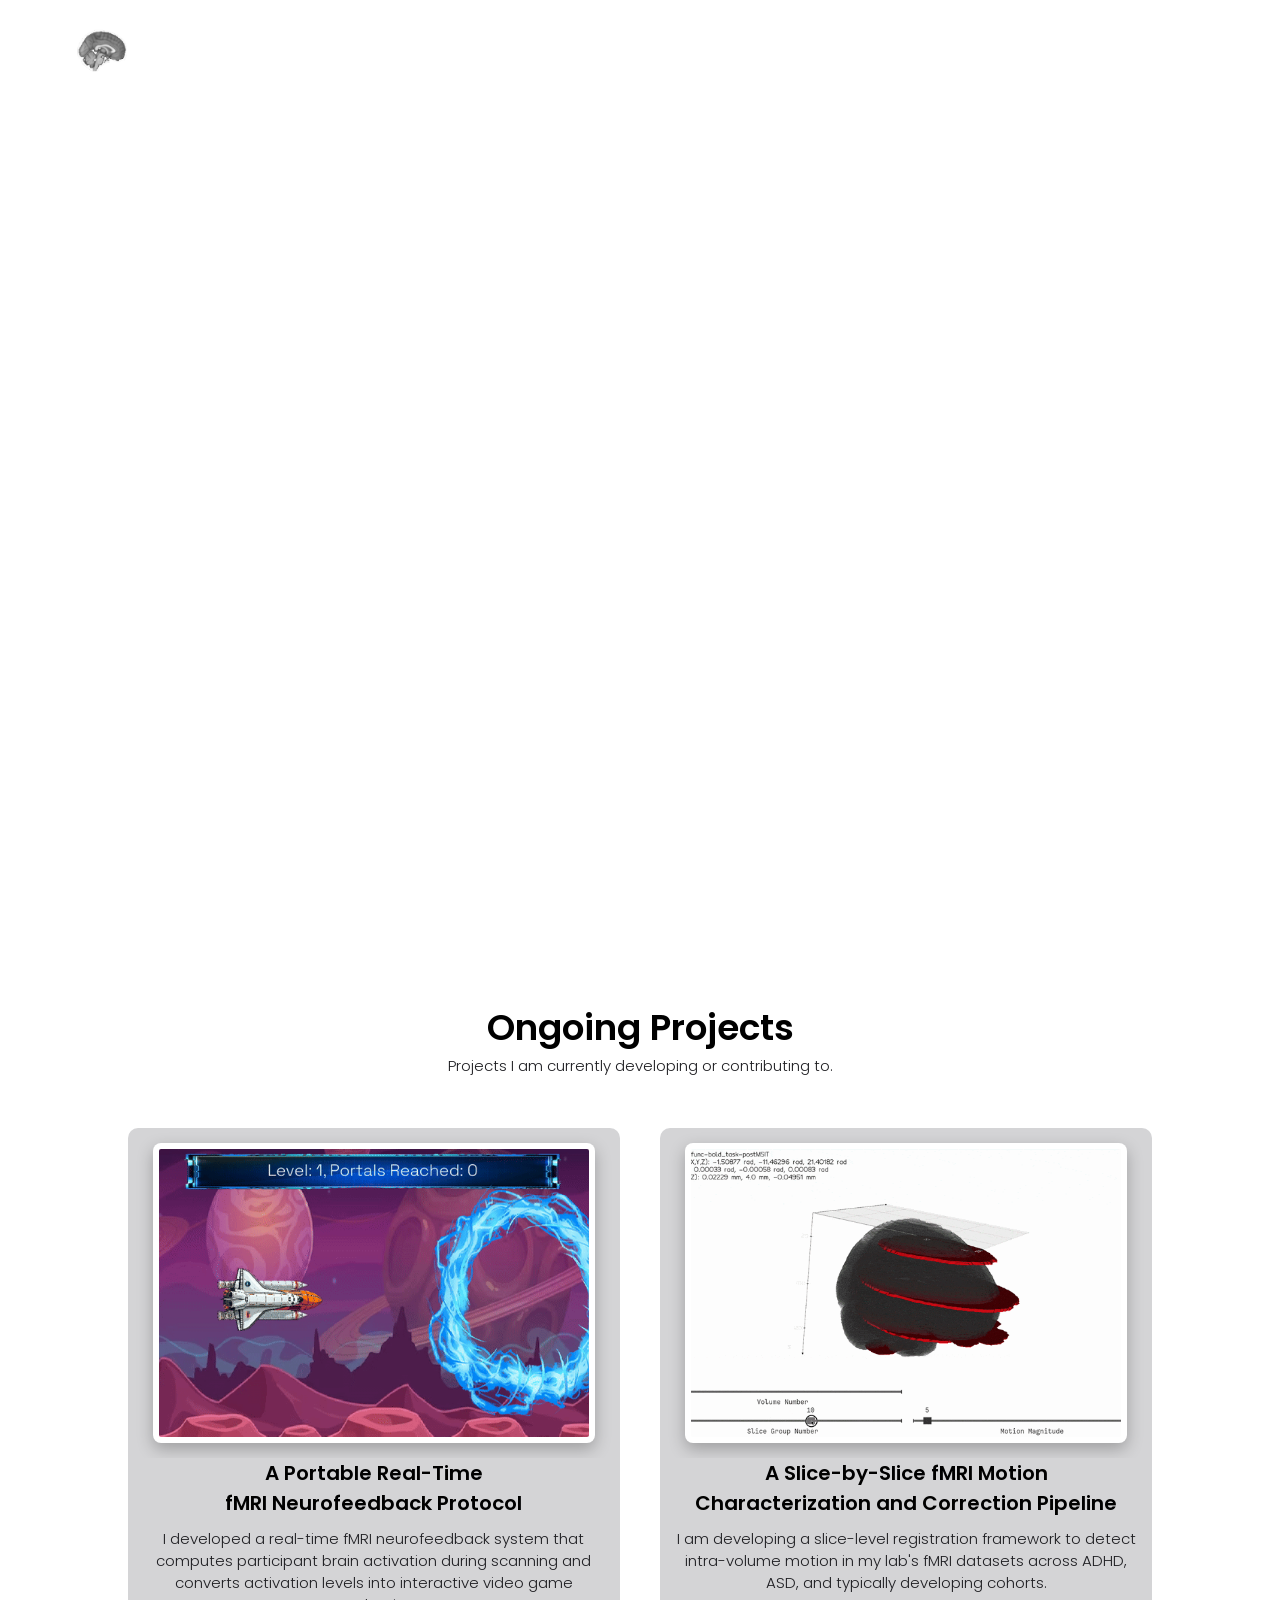
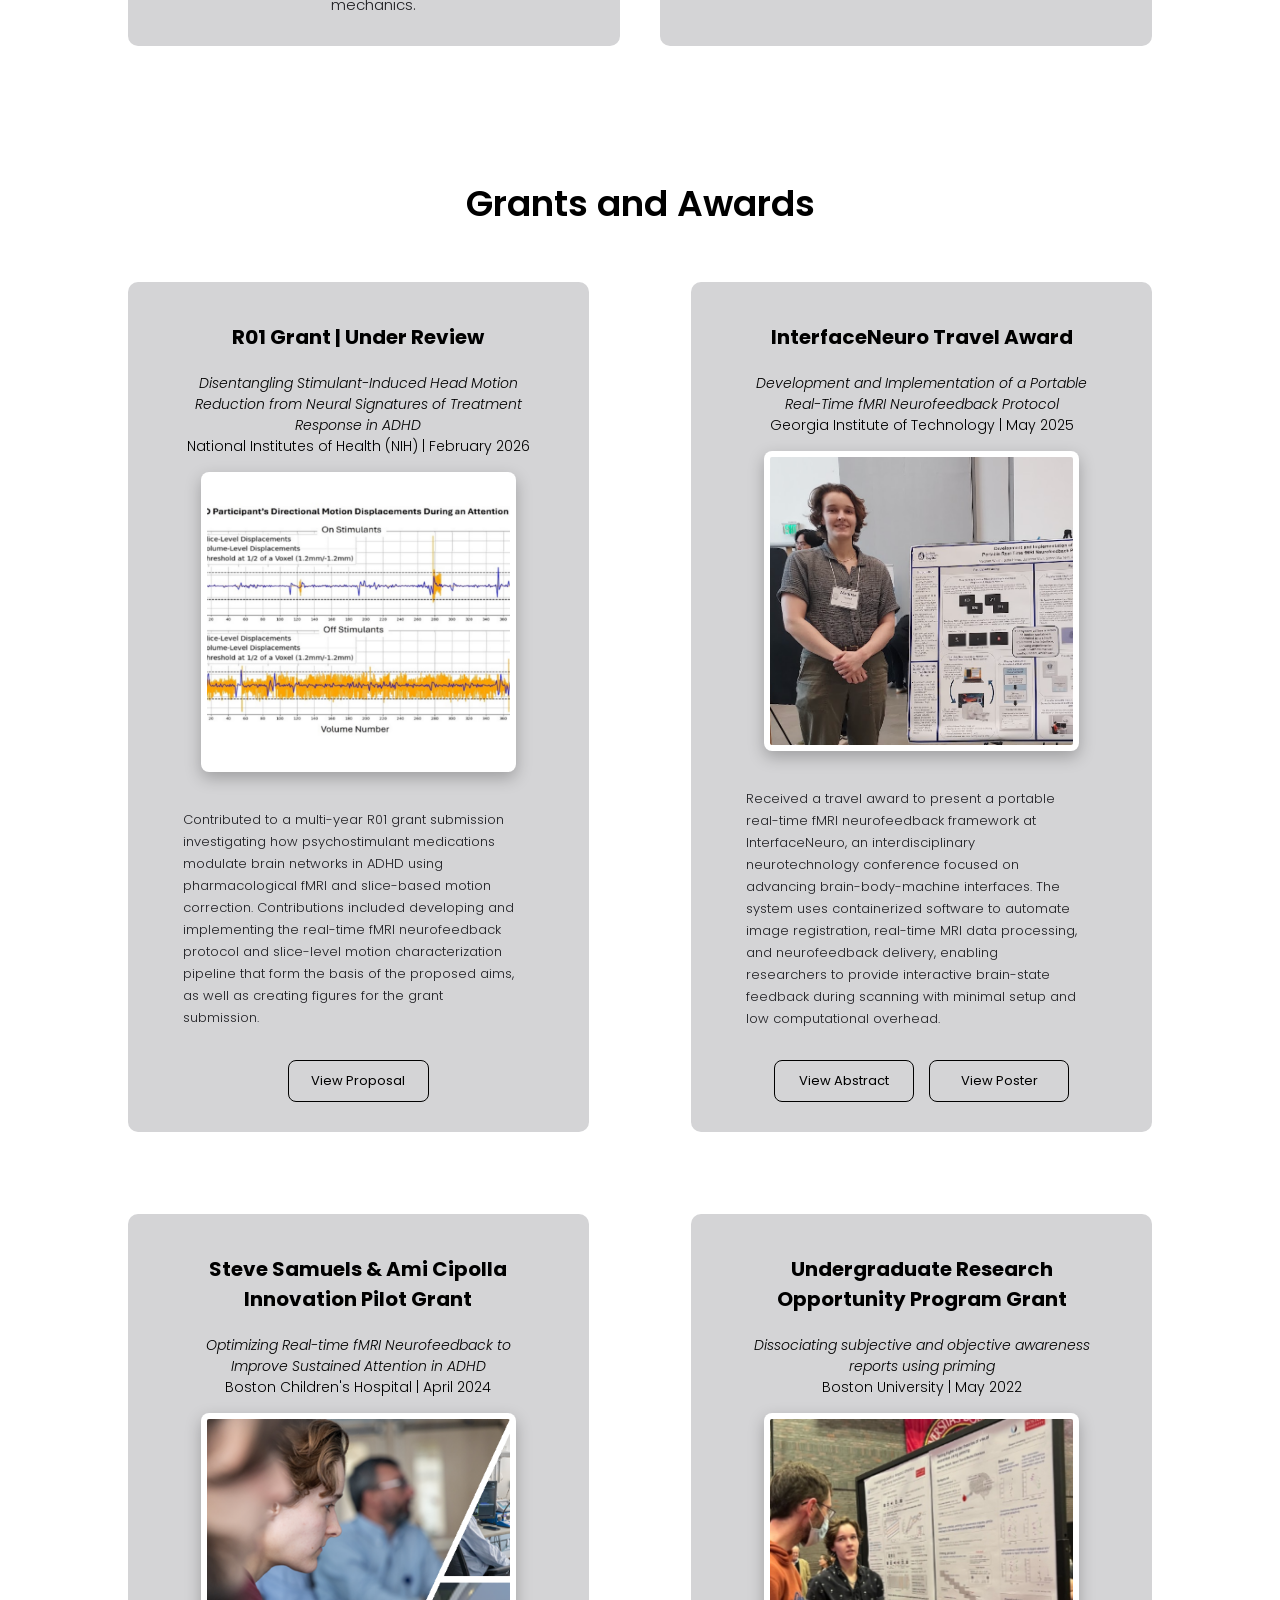
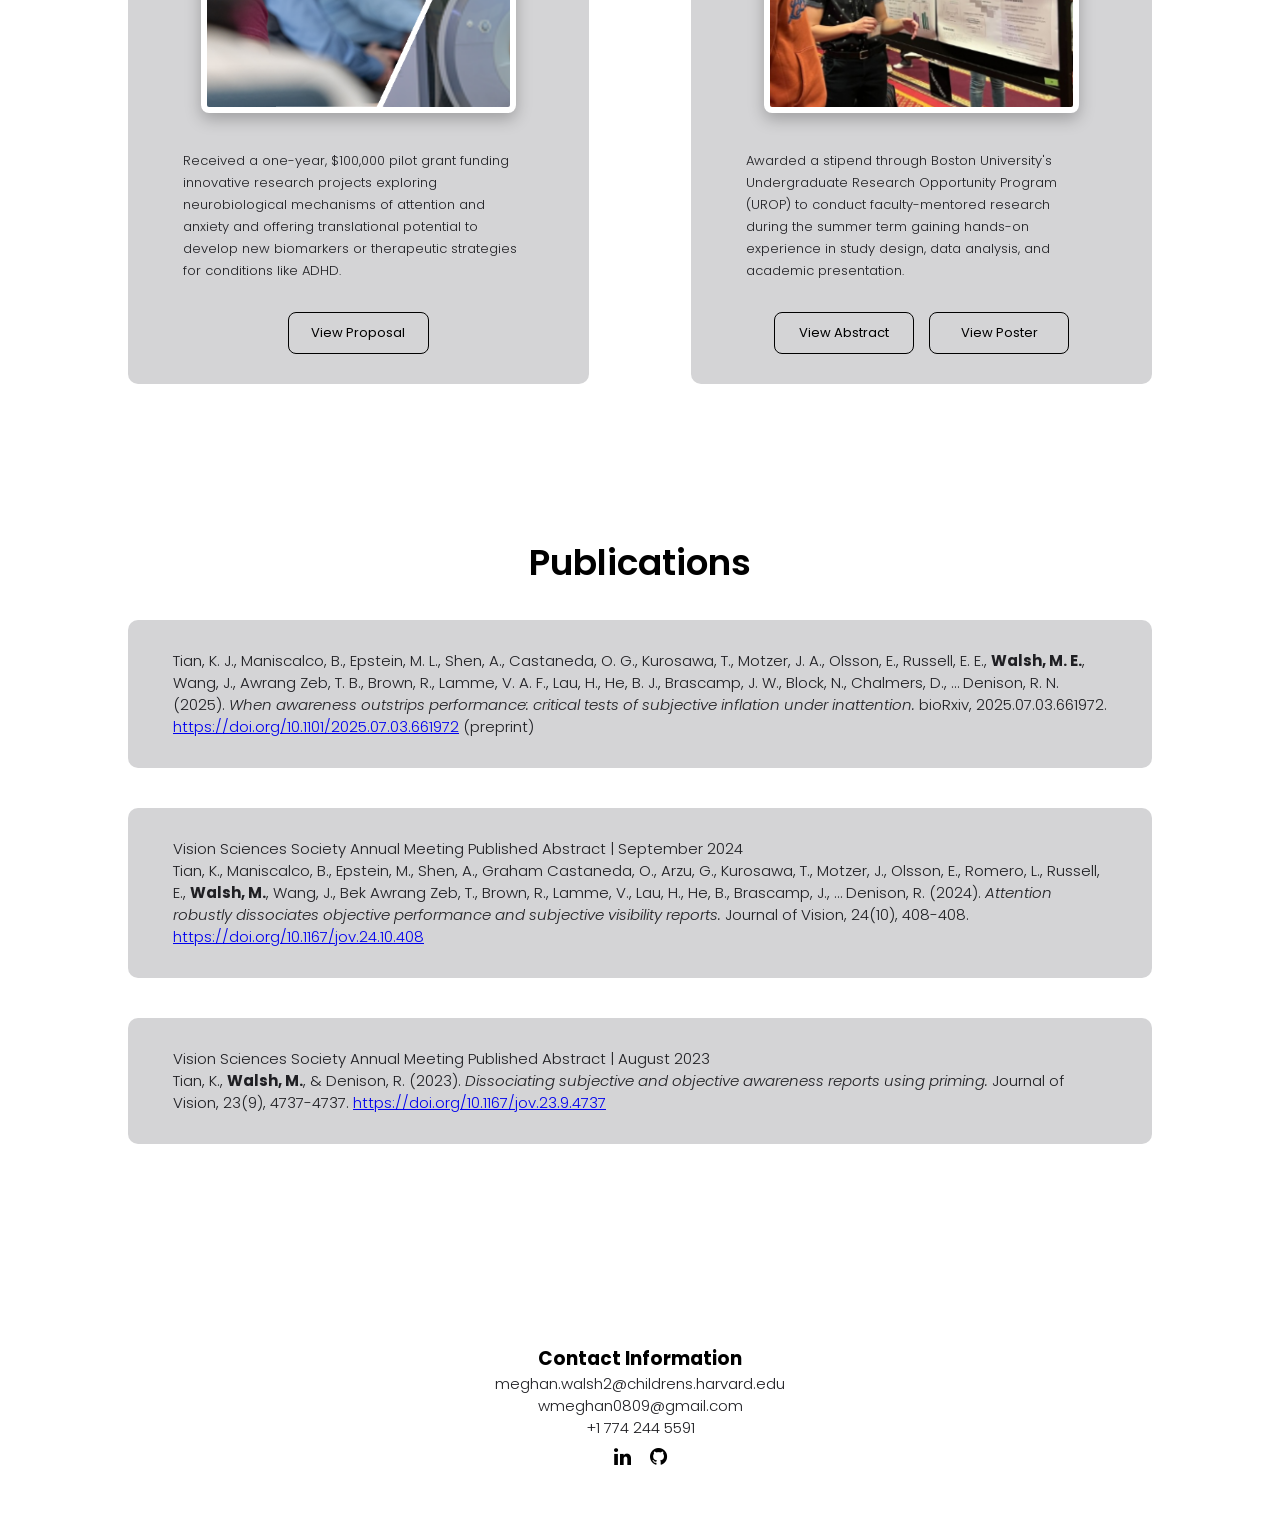
==== index.html @ 83b0bb28 "edit images, index.html" ====
<!DOCTYPE html>
<html lang="en">
<head>
    <meta charset="UTF-8">
    <meta name="viewport" content="width=device-width, initial-scale=1.0">
    <title>Meghan Walsh | Portfolio</title>
    <link rel="icon" type="image/png" href="assets/logo.png">
    <link rel="stylesheet", href="style.css">
    <link rel="preconnect" href="https://fonts.googleapis.com">
<link rel="preconnect" href="https://fonts.gstatic.com" crossorigin>
<link href="https://fonts.googleapis.com/css2?family=Poppins:wght@200;300;400;500;600;700&display=swap" rel="stylesheet">
<link rel="stylesheet" href="https://stackpath.bootstrapcdn.com/font-awesome/4.7.0/css/font-awesome.min.css">
</head>
<body>
<!-------- Home Page Header ------->
<section class="header">
    <nav>
        <a href="index.html"><img src="assets/logo.png"></a>
        <div class="nav-links", id="navLinks">
            <i class="fa fa-times" onclick="hideMenu()"></i>
            <ul>
                <li><a href="index.html">HOME</a></li>
                <li><a href="neurofeedback.html">fMRI NEUROFEEDBACK</a></li>
                <li><a href="intravolume_motion.html">fMRI MOTION CHARACTERIZATION</a></li>
                <li><a href="undergraduate_research.html">UNDERGRADUATE RESEARCH</a></li>
                <li><a href="about.html">ABOUT ME</a></li>
            </ul>
        </div>
        <i class="fa fa-bars" onclick="showMenu()"></i>
    </nav> 
<div class="text-box">
    <h1>Portfolio | Meghan Walsh </h1>
    <p>I'm a clinical research coordinator at Boston Children's Hospital, where I build computational tools for fMRI analysis,
        including real-time neurofeedback systems and motion characterization pipelines for ADHD and ASD research. My work 
        combines neuroimaging methods and translational neuroscience, with the goal of turning research advances into meaningful 
        clinical insights and tools.<br>
    </p>
    <div class="button-row1">
        <a href="mailto:Meghan.Walsh2@childrens.harvard.edu" 
            target="_blank" 
            rel="noopener noreferrer" 
            class="hero-btn">
            <i class="fa fa-envelope"></i> Email</a>
        <a href="https://www.linkedin.com/in/meghan-walsh-359789260/" 
            target="_blank" 
            rel="noopener noreferrer" 
            class="hero-btn">
            <i class="fa fa-linkedin"></i>LinkedIn</a>
        <a href="https://github.com/MeghanW23/" 
            target="_blank" 
            rel="noopener noreferrer" 
            class="hero-btn">
            <i class="fa fa-github"></i>GitHub</a>
        <a href="documents/Meghan Walsh - Curriculum Vitae.pdf" 
            target="_blank" 
            rel="noopener noreferrer" 
            class="hero-btn">
            <i class="fa fa-file-text-o"></i>CV</a>
    </div>
</div>
</div>
</section>
<!-------- Projects ------->
<section class="ongoing-projects">
    <h1>Ongoing Projects</h1>
    <p>Projects I am currently developing or contributing to.</p>
    <div class="row">
        <div class="project-col">
            <a href="neurofeedback.html">
                <img src="assets/home_page/nfb.gif">
            </a>
            <div class="layer">
                <h3>A Portable Real-Time <br>fMRI Neurofeedback Protocol</h3>
                <p>I developed a real-time fMRI neurofeedback system that computes participant 
                brain activation during scanning and converts activation levels into 
                interactive video game mechanics.</p>
            </div>
        </div>
        <div class="project-col">
            <a href="intravolume_motion.html">
                <img src="assets/home_page/3d_movement_visualizer.gif">
            </a>
            <div class="layer">
                <h3>A Slice-by-Slice fMRI Motion<br>Characterization and Correction Pipeline</h3>
                <p>I am developing a slice-level registration framework to detect intra-volume motion 
                in my lab's fMRI datasets across ADHD, ASD, and typically developing cohorts.</p>
            </div>
        </div>
    </div>
</section>
<!------ Grants and Awards ------>
<section class="grants-and-awards">
    <h1>Grants and Awards</h1>
    <div class="row">
        <div class="award-col">
            <div class="award-content">
                <h3> R01 Grant | Under Review </h3>
                <h5><br><i>Disentangling Stimulant-Induced Head Motion Reduction from Neural Signatures of Treatment Response in ADHD</i></h5>
                <h5>National Institutes of Health (NIH) | February 2026</h5>
                <img src="assets/home_page/ro1.png">
                <p><br>Contributed to a multi-year R01 grant submission investigating how psychostimulant 
                    medications modulate brain networks in ADHD using pharmacological fMRI and slice-based motion correction. 
                    Contributions included developing and implementing the real-time fMRI neurofeedback protocol 
                    and slice-level motion characterization pipeline that form the basis of the proposed aims, as well as 
                    creating figures for the grant submission.
                </p>
                <div class="button-row3">
                    <a href="documents/r01_submission.pdf" target="_blank" rel="noopener noreferrer" class="hero-btn">View Proposal</a>
                </div>
            </div>
        </div>
        <div class="award-col">
            <div class="award-content">
                <h3>InterfaceNeuro Travel Award</h3>
                <h5><br><i>Development and Implementation of a Portable Real-Time fMRI Neurofeedback Protocol</i></h5>
                <h5>Georgia Institute of Technology | May 2025</h5>
                <img src="assets/home_page/interface_neuro.png">
                <p><br>Received a travel award to present a portable real-time fMRI neurofeedback framework at InterfaceNeuro, 
                    an interdisciplinary neurotechnology conference focused on advancing brain-body-machine interfaces. 
                    The system uses containerized software to automate image registration, real-time MRI data processing, and neurofeedback delivery, 
                    enabling researchers to provide interactive brain-state feedback during scanning with minimal setup and low computational overhead.<br>
                </p>
                <div class="button-row3">
                    <a href="documents/InterfaceNeuroAbstract.pdf" target="_blank" rel="noopener noreferrer" class="hero-btn">View Abstract</a>
                    <a href="documents/InterfaceNeuroPoster.pdf" target="_blank" rel="noopener noreferrer" class="hero-btn">View Poster</a>
                </div>
                
            </div>
        </div>
        <div class="award-col">
            <div class="award-content">
                <h3>Steve Samuels & Ami Cipolla <br>Innovation Pilot Grant</h3>
                <h5><br><i>Optimizing Real-time fMRI Neurofeedback to Improve Sustained Attention in ADHD</i></h5>
                <h5>Boston Children's Hospital | April 2024</h5>
                <img src="assets/home_page/samuels_grant.png">
                <p><br>Received a one-year, $100,000 pilot grant funding innovative research projects exploring neurobiological
                    mechanisms of attention and anxiety and offering translational potential to develop new 
                    biomarkers or therapeutic strategies for conditions like ADHD.
                <div class="button-row3">
                    <a href="documents/samuels_application.pdf" target="_blank" rel="noopener noreferrer" class="hero-btn">View Proposal</a>
                </div>
                </p>
            </div>
        </div>
        <div class="award-col">
            <div class="award-content">
                <h3>Undergraduate Research Opportunity Program Grant</h3>
                <h5><br><i>Dissociating subjective and objective awareness reports using priming</i></h5>
                <h5>Boston University | May 2022</h5>
                <img src="assets/home_page/UROP_presentation_photo.png">
                <p><br>Awarded a stipend through Boston University's Undergraduate Research Opportunity Program (UROP) to
                    conduct faculty-mentored research during the summer term gaining hands-on experience in study design, data
                    analysis, and academic presentation.
                </p>
                <div class="button-row3">
                    <a href="documents/UROP_Abstract.pdf" target="_blank" rel="noopener noreferrer" class="hero-btn">View Abstract</a>
                    <a href="documents/UROP_Poster_TEMP.jpg" target="_blank" rel="noopener noreferrer" class="hero-btn">View Poster</a>
                </div>
            </div>
        </div>
    </div>
</section>
<!------ Publications ------>
<section class="publications">
    <h1>Publications</h1>
    <div class="publication-col">
        <p>Tian, K. J., Maniscalco, B., Epstein, M. L., Shen, A., Castaneda, O. G., Kurosawa, T., Motzer, J. A., Olsson, E., Russell, E. E., 
            <b>Walsh, M. E.</b>, Wang, J., Awrang Zeb, T. B., Brown, R., Lamme, V. A. F., Lau, H., He, B. J., Brascamp, J. W.,
            Block, N., Chalmers, D., … Denison, R. N. (2025). <i>When awareness outstrips performance: critical tests of subjective
            inflation under inattention.</i> bioRxiv, 2025.07.03.661972. <a href="https://doi.org/10.1101/2025.07.03.661972">https://doi.org/10.1101/2025.07.03.661972</a> 
            (preprint)</p>
    </div>
    <div class="publication-col">
        <p>Vision Sciences Society Annual Meeting Published Abstract | September 2024</p>
        <p>Tian, K., Maniscalco, B., Epstein, M., Shen, A., Graham Castaneda, O., Arzu, G., Kurosawa, T., Motzer, J., Olsson, E.,
            Romero, L., Russell, E., <b>Walsh, M.</b>, Wang, J., Bek Awrang Zeb, T., Brown, R., Lamme, V., Lau, H., He, B., Brascamp, J.,
            … Denison, R. (2024). <i>Attention robustly dissociates objective performance and subjective visibility reports.</i> Journal of
            Vision, 24(10), 408-408. <a href="https://doi.org/10.1167/jov.24.10.408">https://doi.org/10.1167/jov.24.10.408</a>
        </p>
    </div>
    <div class="publication-col">
        <p>Vision Sciences Society Annual Meeting Published Abstract | August 2023</p>
        <p>Tian, K., <b>Walsh, M.</b>, & Denison, R. (2023). <i>Dissociating subjective and objective awareness reports using priming.</i>
            Journal of Vision, 23(9), 4737-4737. <a href="https://doi.org/10.1167/jov.23.9.4737">https://doi.org/10.1167/jov.23.9.4737</a>
        </p>
    </div>
</section>
<!-------- Javascript for Mobile Toggle Menu ------->
<script>
    var navLinks = document.getElementById("navLinks")

    function showMenu(){
        navLinks.style.right = "0"
    }
    function hideMenu(){
        navLinks.style.right = "-200px"
    }
</script>
</body>
</html>
<!-------- Footer ------->
<section class="footer">
    <h3>Contact Information</h3>
    <p>meghan.walsh2@childrens.harvard.edu</p>
    <p>wmeghan0809@gmail.com</p>
    <p></p>
    <p>+1 774 244 5591</p>
    <div class="footer-button-row">
        <a href="https://www.linkedin.com/in/meghan-walsh-359789260/" 
            target="_blank" 
            rel="noopener noreferrer" 
            class="hero-btn">
            <i class="fa fa-linkedin"></i></a>
        <a href="https://github.com/MeghanW23/" 
            target="_blank" 
            rel="noopener noreferrer" 
            class="hero-btn">
            <i class="fa fa-github"></i></a>
    </div>
</section>
---- style.css ----
*{
    margin: 0;
    padding: 0;
    font-family: 'Poppins', sans-serif;
    box-sizing: border-box;

}
h5 {
    font-weight: 300;
    font-size: 14px;
    text-align: center;
}
html {
  scroll-behavior: smooth;
}
.working-page{
    text-align: center;
    padding: 20px;
}
.working-page h3{
    font-size: 30px;
}
/*------ Home Page Header and Toggle Menu -----*/
.header{
    min-height: 100vh;
    width: 100%;
    background-image: linear-gradient(rgba(4, 9, 30, 0.7)),url(assets/home_page/home_background.png);
    background-position: center;
    position: relative;
}
nav {
    display: flex;
    padding: 2% 6%;
    justify-content: space-between;
    align-items: center;

    position: absolute;  /* add this */
    top: 0;              /* add this */
    width: 100%;         /* add this */
    box-sizing: border-box; /* add this so padding doesn't overflow */
}
nav img {
    width: 50px;   
    height: auto; 
}
.nav-links{
    flex: 1;
    text-align: right;
}
.nav-links ul li{
    list-style: none;
    display: inline-block;
    padding: 8px 12px;
    position: relative;
}

.nav-links ul li a{
    color: white;
    text-decoration: none;
    font-size: 13px;
}
.nav-links ul li::after{
    content: '';
    width: 0%;
    height: 2px;
    background:#959597;
    display: block;
    margin: auto;
    transition: 0.5s;
}
.nav-links ul li:hover::after{
    width: 100%;
}
.text-box{
    width: 90%;
    color: white;
    position: absolute;
    top: 50%;
    left: 50%;
    transform: translate(-50%, -50%);
    text-align: center;
}
.text-box h1{
    font-size: 52px;    
}
.text-box p{
    margin: 10px 0 40px;
    font-size: 18px;
    color: white;
}
.hero-btn{
    display: inline-flex;
    align-items: center;
    justify-content: center;
    gap: 8px;
    
    text-decoration: none;
    color: white;
    border: 1px solid white;
    padding: 12px;
    font-size: 13px;
    background: transparent;
    position: relative;
    cursor: pointer;
    width: 130px;     
    height: 15px;      
}
.hero-btn:hover{
    border: 1px solid #959597;
    background: #959597;
    transition: 1s;
}
.button-row1 {
    display: flex;
    justify-content: center;
    gap: 30px;   /* spacing between buttons */
    flex-wrap: wrap;
}
.button-row1 a{
    padding: 20px;
}
nav .fa{
    display: none;
}
/* ------- Home Page: Ongoing Projects ------- */ 
.ongoing-projects{
    width: 80%;
    margin: auto;
    text-align: center;
    padding-top: 100px;

}
h1{
    font-size: 36px;
    font-weight: 600;
}
p{
    color: #1f1f23;
    font-size: 15px;
    font-weight: 300;
    line-height: 22px;
    padding-left: 15px;
    padding-right: 15px;
}
.row{
    margin-top: 5%;
    display: flex;
    justify-content: space-between;
}
.project-col{
    flex-basis: 48%;
    background: #d4d4d6;
    border-radius: 10px;
    margin-bottom: 30px;
    position: relative;
    overflow: hidden;
    justify-content: center;
    align-items: center;
    padding-bottom: 30px;
}
.project-col img {
    width: 90%;
    height: 300px;
    object-fit: cover;
    padding: 6px;
    background: white;
    border-radius: 8px;
    box-shadow: 0 6px 16px rgba(0, 0, 0, 0.25);
    display: block;
    margin: 15px auto;
}
.project-col h3{
    text-align: center;
    font-weight: 600;
    margin: 10px 0;
    font-size: 20px;
}
.project-col:hover{
    box-shadow: 0 0 20px 0px rgba(0, 0, 0, 0.4); 
}
@media(max-width: 700px) {
    .row{
        flex-direction: column;
    }
    .project-col h3{
        padding-left: 5px;
        padding-right: 5px;
    }
}
.layer{
    background: #d4d4d6;
}
/* ---- Home Page: Grants and awards */
.grants-and-awards{
    width: 80%;
    margin: auto;
    
    text-align: center;
    padding-top: 100px;
}

.grants-and-awards h3{
    text-align: left;
    padding-top: 25px;
    font-size: 20px;
    text-align: center;
}
.grants-and-awards .row {
    display: flex;
    justify-content: space-between;
    flex-wrap: wrap;
}
.award-col {
    flex-basis: 45%;
    border-radius: 10px;
    background: #d4d4d6;
    margin-bottom: 5%;
    text-align: left;
    padding: 15px;
    width: 100%;

    display: flex;
    flex-direction: column;
}
.award-col img {
  height: clamp(250px, 40vw, 300px);
  object-position: left;
}
.award-col:nth-child(1) img { object-position: center; }
.button-row3 img {
    object-position: top;
}
.award-content {
    display: flex;
    flex-direction: column;
    flex-grow: 1;
    text-align: center;
    padding-left: 40px;
    padding-right: 40px;
}
.award-col img {
    width: 90%;
    height: 300px;
    object-fit: cover;
    padding: 6px;
    background: white;
    border-radius: 8px;
    box-shadow: 0 6px 16px rgba(0, 0, 0, 0.25);
    display: block;
    margin: 15px auto;
}
.grants-and-awards p{
    font-size: 13px;
    font-weight: 300;
    text-align: left;
    padding-left: 0px;

}
.grants-and-awards .row {
    display: flex;
    flex-wrap: wrap;
    align-items: stretch;
    gap: 30px;
}
.button-row2 {
    margin-top: auto;
    display: flex;
    justify-content: center;
    gap: 15px;
    padding-top: 30px;
    padding-bottom: 15px;
}
.button-row2 .hero-btn {
    color: black;
    border: 1px solid black;
}
.button-row3 {
    margin-top: auto;
    display: flex;
    justify-content: center;
    gap: 15px;
    padding-top: 30px;
    padding-bottom: 15px;
}
.button-row3 .hero-btn {
    color: black;
    border: 1px solid black;
}
.button-row3 a{
    padding: 20px;
    width: 40%;
    border-radius: 8px;
}
.button-row4 {
    margin-top: auto;
    display: flex;
    justify-content: center;
    gap: 15px;
    padding-top: 30px;
    padding-bottom: 15px;
}
.button-row4 .hero-btn {
    color: black;
    border: 1px solid black;
}
.button-row5 {
    margin-top: auto;
    display: flex;
    justify-content: center;
    gap: 15px;
    padding-top: 30px;
    padding-bottom: 15px;
}
.button-row5 .hero-btn {
    color: black;
    border: 1px solid black;
}

@media(max-width: 700px){
    html, body {overflow-x: hidden;}
    .text-box h1{
        font-size: 20px;
    }
    .text-box{
        width: 95%;
    }
    .nav-links ul li {
        display: block;
    }
    .nav-links{
        position: absolute;
        background:#959597;
        height: 100vh;
        width: 200px;
        top: 0;
        right: -200px;
        text-align: left;
        z-index: 2;
        transition: 1s;
    }
    nav .fa{
        display: block;
        color: #fff;
        margin: 10px;
        font-size: 22px;
        cursor: pointer;
    }
    .nav-links ul{
        padding: 30px;
    }
    .text-box .button-row1 a{
        padding: 20px;
    }
    .ongoing-projects .row h3{
        font-size: 18px;
    }
    .grants-and-awards .row .award-col{
        padding: 0px;
        text-align: center;
    }
    .grants-and-awards .row .award-content{
        padding: 5px;
    }
    .grants-and-awards .row .award-content p{
        text-align: center;
    }
    .grants-and-awards .row .award-content .button-row3 a{
        padding: 20px;
        border-radius: 8px;
    }
}
/* ----- Home Page: Publications ----- */
.publications{
    width: 80%;
    margin: auto;
    text-align: center;
    padding-top: 100px;
    padding-bottom: 100px;
}
.publications p{
    text-align: left;
}
.publications h1{
    padding-bottom: 30px;
}
.publication-col {
    background: #d4d4d6;
    border-radius: 10px;
    padding: 30px;
    margin-bottom: 40px;
    text-align: left;
    display: flex;
    flex-direction: column;
}
@media(max-width: 700px) {
  .publications {
    width: 95%;
    padding-top: 60px;
    padding-bottom: 60px;
    padding-left: 30px;
    padding-right: 30px;
  }
  .publication-col {
    padding: 20px;
  }
  .publications p {
    font-size: 13px;
    line-height: 1.6;
    word-break: break-word;   /* breaks long URLs/DOIs onto next line */
    overflow-wrap: break-word;
  }
}
/* ----- Across Page Footer ----- */
.footer{
    width: 50%;
    margin: auto;
    text-align: center;
    padding: 60px;
}
.footer-button-row {
    display: flex;
    justify-content: center;
    gap: 10px;
    padding-top: 5px;
}
.footer-button-row .hero-btn {
    color: black;
    width: 0%;
}
.footer-button-row .hero-btn:hover{
   border: 1px solid white;
   background: white;
}
.hero-btn .fa {
    font-size: 20px;
}
@media(max-width: 700px){
    .footer {
        width: 100%;
        padding: 30px;
    }
    .footer h3 {
        font-size: 15px;
    }
    .footer p {
        font-size: 12px;
    }
    .footer-button-row {
        justify-content: center;
    }
}
/* --- About Page Header ---- */
.sub-header{

    min-height: 600px; /* adjust to taste */
    height: auto;
    width: 100%;
    background-image: linear-gradient(rgba(4, 9, 30, 0.7)),url(assets/about_page/about_background.png);
    background-size: cover;
    text-align: center;
    color: white;
    object-position: top;

    display: flex;
    align-items: center;
    justify-content: center;
    position: relative;  /* so nav can be positioned inside it */

}
@media(max-width: 700px){
    .sub-header .text-box h1{
        font-size: 40px;
    }
}
/* --- About Page: Background ---- */
.section-one {
    padding-top: 100px;
    padding-left: 100px;
    padding-right: 100px;
    display: flex;
    align-items: flex-start;
    gap: 50px;
}
.section-one-text{
    width: 60%;
}
.section-one-text p{
    padding-bottom: 4%;
    font-size: clamp(15px, 1vw, 30px);
    
}
.section-one .hero-btn{
    border: 1px solid black;
    color: black;
    width: 50%;
    display: block;
    margin: auto;
    text-align: center;
}
.section-one h3{
    font-size: 30px;
    padding-bottom: 10px;
    padding-left: 15px;
}
.section-one img{
    width: 100%;
    height: auto;
    max-height: 450px;
    object-fit: cover;
    padding: 10px;
    background: white;
    border-radius: 8px;
    box-shadow: 0 8px 16px rgba(0, 0, 0, 0.25);
    margin-top: 8%;
}
.section-one img:hover{
    box-shadow: 0 16px 32px rgba(0, 0, 0, 0.25);
}
.section-one figcaption{
    color: black;
    text-align: center;
    font-size: 13px;
    padding-top: 1%;
}
.section-one a{
    text-decoration: none;
    text-align: center;
}
@media(max-width: 700px) {
    .section-one{
        flex-direction: column;
        gap: 10px;
        padding-top: 50px;
        padding-left: 20px;
        padding-right: 30px;
        padding-bottom: 60px;
    }
    .section-one p{
        padding-bottom: 5px;
    }
    
    .section-one-text{
        width: 100%;
    }
}
/* --- About Page: Current Work ---- */
.section-two {
    padding-top: 60px;
    padding-left: 100px;
    padding-right: 100px;
    display: flex;
    gap: 60px;
}
.section-two-text{
    width: 50%;
}
.section-two h3{
    font-size: 30px;
    padding-bottom: 10px;
    padding-left: 15px;
}
.section-two p{
    font-size: clamp(15px, 1vw, 30px);
    padding-bottom: 20px;
}
.section-two a{
    text-decoration: none;
}
.section-two-elements{
    width: 50%;
    display: flex;
    flex-direction: column;
    gap: 30px;
}
.section-two img {
    width: 100%;
    height: auto;
    min-height: 200px;
    max-height: 300px;
    object-fit: cover;
    padding: 10px;
    background: white;
    border-radius: 8px;
    box-shadow: 0 6px 16px rgba(0, 0, 0, 0.25);
}
.section-two img:hover{
    box-shadow: 0 16px 30px rgba(0, 0, 0, 0.25);
}
.section-two figcaption{
    color: black;
    text-align: center;
    font-size: 13px;
}
@media(max-width: 700px) {
    .section-two{
        flex-direction: column-reverse;
        gap: 10px;
        padding-left: 20px;
        padding-right: 30px;
    }
    .section-two-text{
        width: 100%;
    }
    .section-two-elements{
        width: 100%;
        display: flex;
        flex-direction: column;
        gap: 30px;
    }
}
/* --- About Page: Continuing Education ---- */
.section-three {
    padding-top: 60px;
    padding-left: 100px;
    padding-right: 100px;
    gap: 60px;
}
.section-three h3 {
    font-size: 30px;
    padding-bottom: 10px;
    padding-left: 15px;
}
.section-three p{
    font-size: clamp(15px, 1vw, 30px);
}
@media(max-width: 700px){
    .section-three{
        flex-direction: column;
        padding-left: 20px;
        padding-right: 30px;
    }
}
/* --- About Page: Future Directions ---- */
.section-four {
    padding-top: 60px;
    padding-left: 100px;
    padding-right: 100px;
    gap: 60px;
}
.section-four h3 {
    font-size: 30px;
    padding-bottom: 10px;
    padding-left: 15px;
}
.section-four p{
    font-size: clamp(15px, 1vw, 30px);
}
@media(max-width: 700px){
    .section-four{
        flex-direction: column;
        padding-left: 20px;
        padding-right: 30px;
    }
}
/* ------- Neurofeedback Page ------- */
.neurofeedback-sub-header{
    min-height: 600px; /* adjust to taste */
    height: auto;
    width: 100%;
    background-image: linear-gradient(rgba(4, 9, 30, 0.7)),url(assets/nfb_page/mri_photo.jpg);
    background-position: center;
    background-size: cover;
    text-align: center;
    color: white;
    object-position: top;

    display: flex;
    align-items: center;
    justify-content: center;
    position: relative;  /* so nav can be positioned inside it */

}
.neurofeedback-sub-header .text-box a{
    padding: 20px;
    width: 20%;
    margin-top: 2%;
}
/* ------- Neurofeedback Page: Introduction Section ------- */
.introduction-section{
    text-align: left;
    padding-left: 100px;
    padding-right: 100px;
    padding-top: 50px;
    max-width: 1300px;
    justify-content: center;
    align-items: center;
    margin: auto;
}
.introduction-section p{
    font-size: 18px;
}
.introduction-section ul {
    font-size: 15px;
}
.introduction-section a {
    text-decoration: none;
}
.warning-for-mobile{
    display: none;
    text-align: center;
    padding-top:40px;
}
/* ------- Neurofeedback Page: Introduction Section: Grants------- */
.introduction-section .grants {
    text-align: left;
    display: flex;
    padding-top: 50px;
    gap: 20px;
    padding-left: 50px;
    padding-right: 70px;

}
.introduction-section .hero-btn{
    border-radius: 8px;
}
.introduction-section .grants .samuels-grant a{
    color: black;
    border-color: black;
    padding: 15px;
    width: 60%;
    display: flex;
    margin: 35px auto;
}
.introduction-section .grants .interface-neuro .buttons{
    display: flex;
    flex-direction: column;
    margin-top: 20%;
    gap: 20px;
}
.introduction-section .grants .interface-neuro .buttons a{
    color: black;
    border-color: black;
    padding: 15px;
    width: 60%;
    display: flex;
    margin-left: auto;
    margin-right: auto;
}
.introduction-section .grants .ro1 .button a{
    color: black;
    border-color: black;
    padding: 15px;
    width: 60%;
    display: flex;
    margin: 30px auto;
}


.introduction-section .grants h5{
    text-align: center;    
    font-size: 18px;
    padding-top: 10px;
  
}
.introduction-section .grants p{
    font-size: 15px;
    text-align: center;
    
}
.introduction-section .grants .samuels-grant{
    width: 100%;
    background-color: #e8e8ea;
    padding: 15px;
    border-radius: 8px;
}
.introduction-section .grants .interface-neuro{
    width: 100%;
    background-color: #e8e8ea;
    padding: 15px;
    border-radius: 8px;
}
.introduction-section .grants .ro1{
    width: 100%;
    background-color: #e8e8ea;
    padding: 15px;
    border-radius: 8px;
}
.introduction-section .grants .ro1 p a{
    padding: 0px;
    margin: 0px;
}
@media(max-width: 700px){
    .neurofeedback-sub-header .text-box h1{
        font-size: 30px;
        padding-bottom: 5%;
    }
    .neurofeedback-sub-header .text-box a{
        width: 50%;
    }
    .introduction-section{
        padding-left: 20px;
        padding-right: 20px;
        text-align: center;
    }
    .introduction-section .grants {
        display: flex;
        flex-direction: column;
        padding-left: 10px;
        padding-right: 10px;
    }
}
/* ------- Neurofeedback Page: Project Features ------- */
.features{
    text-align: left;
    padding-left: 50px;
    padding-right: 50px;
    padding-top: 50px;
    width: 100%;
    margin: auto;
    max-width: 1300px;
}
.features h3{
    padding-bottom: 10px;
    font-size: 30px;
    text-align: center;
}
.features h5{
    font-size: 20px;
    text-align: center;
    padding-bottom: 20px;
}
.features a{
    text-decoration: none;
}
.features .attention-tasks{
    padding: 15px;
    align-items: flex-end;
    margin-top: 3%;
    margin-left: 4%;
    margin-right: 4%;
}
.features .attention-tasks figcaption{
    padding-top: 3%;
    margin-left: 5%;
    margin-right: 13%;
    font-size: 12px;
}
.features .attention-tasks h3{
    font-size: 20px;
}

.features .attention-tasks .attention-task-column{
    display: flex;
    padding: 15px;
    gap: 50px;
    align-items: flex-end;
}
.features .attention-tasks .attention-task-column .msit{
    background-color: #e8e8ea;
    padding-top: 15px;
    padding-bottom: 20px;
    padding-left: 40px;
    padding-right: 40px;
    border-radius: 8px;
}
.features .attention-tasks .attention-task-column .stop-signal{
    background-color: #e8e8ea;
    padding-top: 15px;
    padding-bottom: 20px;
    padding-left: 40px;
    padding-right: 40px;
    border-radius: 8px;
}
.features .attention-tasks .attention-task-column img {
    width: 90%;
    height: 300px;
    object-fit: cover;
    padding: 10px;
    background: white;
    border-radius: 15px;
    box-shadow: 0 6px 16px rgba(0, 0, 0, 0.25);
    display: block;
    margin-top: 2%;
}
.features .attention-tasks .attention-task-column p{
    padding: 5px;
}
.features .registration{
    padding: 15px;
    width: 95%;
    margin: auto;

}
.features .registration h3{
    font-size: 20px;
    margin-bottom: 1%;
}
.features .registration .options-container{    
    gap: 50px;    
    width: 100%;
    margin: auto;
}
.features .registration .options-container .registration-option-easyreg{
    width: 100%;
    display: flex;
    gap: 20px;
    padding: 30px;
    padding-bottom: 50px;
    background-color: #e8e8ea;
    border-radius: 8px;
    margin-bottom: 5%;
}
.features .registration .options-container .registration-option-easyreg p{
    padding: 10px;
    width: 40%;
    margin: auto;
}
.features .registration .options-container .registration-option-easyreg .easyreg-slideshow-container{
    width: 60%;
    padding: 10px;
    border-radius: 15px;
    box-shadow: 0 6px 16px rgba(0, 0, 0, 0.25);
    background-color: white;
}
.features .registration .options-container .registration-option-easyreg .easyreg-slideshow-container{
    max-width: 1000px;
    position: relative;
    margin: auto;
    padding: 10px;
    background-color: white;
    box-shadow: 0 6px 16px rgba(0, 0, 0, 0.25);
    border-radius: 8px;
    margin-top: 20px;
    width: 90%;
}
.features .registration .options-container .registration-option-easyreg .easyreg-slideshow-container p{
     display: None;
}
.features .registration .options-container .registration-option-easyreg .easyreg-slideshow-container .easyreg-slides {
  display: none;
}
.features .registration .options-container .registration-option-easyreg .easyreg-slideshow-container .easyreg-slides img{
    border-radius: 8px;
}
.features .registration .options-container .registration-option-easyreg .easyreg-slideshow-container .easyreg-slides .prev, .next {
  cursor: pointer;
  position: absolute;
  top: 50%;
  width: auto;
  margin-top: -22px;
  padding: 16px;
  color: rgb(0, 0, 0);
  font-weight: bold;
  font-size: 18px;
  transition: 0.6s ease;
  border-radius: 0 3px 3px 0;
  user-select: none;
}
.features .registration .options-container .registration-option-easyreg .easyreg-slideshow-container .prev,
.features .registration .options-container .registration-option-easyreg .easyreg-slideshow-container .next {
    cursor: pointer;
    position: absolute;
    top: 50%;
    transform: translateY(-50%);
    padding: 16px;
    color: black;
    font-weight: bold;
    font-size: 24px;
    user-select: none;
    z-index: 10;
}

.features .registration .options-container .registration-option-easyreg .easyreg-slideshow-container .prev {
    left: 10px;
}
.features .registration .options-container .registration-option-easyreg .easyreg-slideshow-container .next {
    right: 10px;
}
.features .registration .options-container .registration-option-easyreg .easyreg-slideshow-container .easyreg-slides .prev:hover 
.features .registration .options-container .registration-option-easyreg .easyreg-slideshow-container .easyreg-slides .next:hover {
  background-color: white;
}
.features .registration .options-container .registration-option-easyreg .easyreg-slideshow-container .easyreg-slides .numbertext {
  color: #000000;
  font-size: 15px;
  padding: 10px 14px;
  position: absolute;
  top: 10px;
  background-color: white;
  border-radius: 8px 0px;
}
.features .registration .options-container .registration-option-fnirt{
    width: 100%;
    display: flex;
    padding: 30px;
    padding-bottom: 50px;
    gap: 20px;
    background-color: #e8e8ea;
    border-radius: 8px;
    
}
.features .registration .options-container .registration-option-fnirt p{
    width: 40%;
    margin: auto;
}
.features .registration .options-container .registration-option-fnirt .fnirt-slideshow-container{
    width: 60%;
    padding: 10px;
    border-radius: 15px;
    box-shadow: 0 6px 16px rgba(0, 0, 0, 0.25);
    background-color: white;
}
.features .registration .options-container .registration-option-fnirt .fnirt-slideshow-container{
    max-width: 1000px;
    position: relative;
    margin: auto;
    padding: 10px;
    background-color: white;
    box-shadow: 0 6px 16px rgba(0, 0, 0, 0.25);
    border-radius: 8px;
    margin-top: 20px;
    width: 90%;
}
.features .registration .options-container .registration-option-fnirt .fnirt-slideshow-container p{
     display: None;
}
.features .registration .options-container .registration-option-fnirt .fnirt-slideshow-container .fnirt-slides {
  display: none;
}
.features .registration .options-container .registration-option-fnirt .fnirt-slideshow-container .fnirt-slides img{
    border-radius: 8px;
}
.features .registration .options-container .registration-option-fnirt .fnirt-slideshow-container .fnirt-slides .prev, .next {
  cursor: pointer;
  position: absolute;
  top: 50%;
  width: auto;
  margin-top: -22px;
  padding: 16px;
  color: rgb(0, 0, 0);
  font-weight: bold;
  font-size: 18px;
  transition: 0.6s ease;
  border-radius: 0 3px 3px 0;
  user-select: none;
}
.features .registration .options-container .registration-option-fnirt .fnirt-slideshow-container .prev,
.features .registration .options-container .registration-option-fnirt .fnirt-slideshow-container .next {
    cursor: pointer;
    position: absolute;
    top: 50%;
    transform: translateY(-50%);
    padding: 16px;
    color: black;
    font-weight: bold;
    font-size: 24px;
    user-select: none;
    z-index: 10;
}
.features .registration .options-container .registration-option-fnirt .fnirt-slideshow-container .prev {
    left: 10px;
}
.features .registration .options-container .registration-option-fnirt .fnirt-slideshow-container .next {
    right: 10px;
}
.features .registration .options-container .registration-option-fnirt .fnirt-slideshow-container .fnirt-slides .prev:hover 
.features .registration .options-container .registration-option-fnirt .fnirt-slideshow-container .fnirt-slides .next:hover {
  background-color: white;
}
.features .registration .options-container .registration-option-fnirt .fnirt-slideshow-container .fnirt-slides .numbertext {
  color: #000000;
  font-size: 15px;
  padding: 10px 14px;
  position: absolute;
  top: 10px;
  background-color: white;
  border-radius: 8px 0px;
}
.features .registration .masks{
    display: flex;
    flex-direction: row;
    gap: 60px;
    width: 100%;
    align-items: center;
}
.features .registration .masks p{
    text-align: center;
    padding: 15px;
    padding-bottom: 30px;
    font-size: 16px;
}
.features .registration .masks .acc{
    width: 50%;
    background-color: #e0e0e2;
    padding: 60px;
    border-radius: 8px;
    margin-top: 5%;
}
.features .registration .masks .acc iframe{
    width:100%;
    height: 400px;
    border-radius: 8px;
    box-shadow: 0 6px 16px rgba(0, 0, 0, 0.25);
    background-color: white;
}
.features .registration .masks .acc figcaption{
    font-size: 13px;
    padding-top: 20px;
    padding-left: 10px;
    padding-right: 10px;
}
.features .registration .masks .rifg{
    width: 50%;
    background-color: #e0e0e2;
    padding: 60px;
    border-radius: 8px;
    margin-top: 5%;
}
.features .registration .masks .rifg iframe{
    width: 100%;
    height: 400px;
    border-radius: 8px;
    box-shadow: 0 6px 16px rgba(0, 0, 0, 0.25);
    background-color: white;
}
.features .registration .masks .rifg figcaption{
    font-size: 13px;
    padding-top: 20px;
    padding-left: 15px;
    padding-right: 10px;
}
.features .localizer{
    padding-top: 15px;
    padding-left: 10px;
    padding-right: 10px;
    max-width: 1200px;
    justify-content: center;
    align-items: center;
    margin: auto;
    margin-top: 5%;

}
.features .localizer h3{
    font-size: 20px;
    text-align: center;
}
.features .localizer-slideshow-bg{
    background-color: #e8e8ea;
    border-radius: 8px;
    width: 100%;
    padding-top: 15px;
    padding-bottom: 45px;
    margin: auto;
}
.features .localizer .first-row{
    display: flex;
    background-color: #e8e8ea;
    border-radius: 8px;
    width: 100%;
    padding-top: 20px;
    padding-bottom: 30px;
    padding-left: 90px;
    padding-right: 90px;
    gap: 20px;
}
.features .localizer .first-row p{
    padding-top: 20px;
    padding-bottom: 50px;
    margin-top:6%;
    
}
.features .localizer .first-row img{
    padding: 15px;
    background-color: white;
    border-radius: 8px;
    box-shadow: 0 6px 16px rgba(0, 0, 0, 0.25);
    width: 65%;
    height: 40%;
}
.features .localizer-slideshow-bg .localizer-slideshow-container{
    position: relative;
    width: 95%;
    max-width: 1000px;
    margin: auto;
    padding: 10px;
    border-radius: 15px;
    background-color: white;
    box-shadow: 0 6px 16px rgba(0, 0, 0, 0.25);
}
.features .localizer-slideshow-bg .localizer-slideshow-container p{
     display: None;
}
.features .localizer-slideshow-bg .localizer-slideshow-container .local-slides {
  display: none;
}
.features .localizer-slideshow-bg .localizer-slideshow-container .local-slides img{
    border-radius: 8px;
}
.features .localizer-slideshow-bg .localizer-slideshow-container {
    position: relative;
}

.features .localizer-slideshow-bg .localizer-slideshow-container .prev,
.features .localizer-slideshow-bg .localizer-slideshow-container .next{
    position: absolute;
    top: 50%;
    transform: translateY(-50%);
    cursor: pointer;
    padding: 16px;
    font-size: 24px;
    font-weight: bold;
    color: black;
    z-index: 100;
}
.features .localizer-slideshow-bg .localizer-slideshow-container .prev {
    left: 10px;
}
.features .localizer-slideshow-bg .localizer-slideshow-container .next {
    right: 10px;
}
.features .localizer-slideshow-bg .localizer-slideshow-container .prev:hover{
    background-color: white;
    border-radius: 0px 8px  8px 0px;
}
.features .localizer-slideshow-bg .localizer-slideshow-container .next:hover{
    background-color: white;
    border-radius: 8px 0px 0px 8px;
}
.features .localizer-slideshow-bg .localizer-slideshow-container .local-slides .numbertext {
  color: #000000;
  font-size: 15px;
  padding: 10px 14px;
  position: absolute;
  top: 10px;
  background-color: white;
  border-radius: 8px 0px;
  opacity: 0.75;
}
.features .neurofeedback{
    padding: 15px;
    margin: auto;
    max-width: 1200px;
}
.features .neurofeedback p {
    padding-top: 10px;
    
}
.features .neurofeedback h3{
    padding-left: 15px;
    font-size: 20px;
    text-align: center;
    margin-top: 6%;    
}
.features .neurofeedback .nfb-slideshow-bg{
    background-color: #e0e0e2;
    padding: 20px;
    padding-bottom: 40px;
    border-radius: 8px;
    margin-top: 1%;
}
.features .neurofeedback .nfb-slideshow-container{
    max-width: 1000px;
    position: relative;
    margin: auto;
    padding: 10px;
    background-color: white;
    box-shadow: 0 6px 16px rgba(0, 0, 0, 0.25);
    margin-top: 20px;
    width: 90%;
    border-radius: 8px;
}
.features .neurofeedback .nfb-slideshow-container p{
     display: None;
}
.features .neurofeedback .nfb-slideshow-container .nfb-slides {
  display: none;
}
.features .neurofeedback .nfb-slideshow-container .nfb-slides img{
    border-radius: 8px;
}
.features .neurofeedback .nfb-slideshow-container .prev, .next {
  cursor: pointer;
  position: absolute;
  top: 50%;
  width: auto;
  margin-top: -22px;
  padding: 16px;
  color: rgb(0, 0, 0);
  font-weight: bold;
  font-size: 18px;
  transition: 0.6s ease;
  border-radius: 0 3px 3px 0;
  user-select: none;
}
.features .neurofeedback .nfb-slideshow-container .next {
  right: 0;
  border-radius: 3px 0 0 3px;
}
.features .neurofeedback .nfb-slideshow-container .prev:hover, .next:hover {
  background-color: white;
}
.features .neurofeedback .nfb-slideshow-container .numbertext {
  color: #000000;
  font-size: 15px;
  padding: 10px 14px;
  position: absolute;
  top: 10px;
  background-color: white;
  border-radius: 8px 0px;
}
.features .neurofeedback .nfb-slideshow-container .fade {
  animation-name: fade;
  animation-duration: 0.25s;
}
@keyframes fade {
  from {opacity: .4}
  to {opacity: 1}
}
.features .neurofeedback .video-game{
    margin: auto;
    padding: 40px;
    display: flex;
    gap: 15px;
    background-color: #e0e0e2;
    padding: 20px;
    border-radius: 8px;
    margin-top: 5%;
    margin-bottom: 5%;

}
.features .neurofeedback .video-game p{
    margin: auto;
}
.features .neurofeedback .video-game img{
    display: block; 
    margin: 20px auto 10px;
    padding: 10px;
    background-color: white;
    box-shadow: 0 6px 16px rgba(0, 0, 0, 0.25);
    border-radius: 8px;
}
.features .neurofeedback .graph{
    padding: 40px;
    display: flex;
    gap: 30px;
    border-radius: 8px;
    margin-top: 5%;
    margin-bottom: 5%;
    background-color: #e0e0e2;
}
.features .neurofeedback .graph p{
    width: 30%;
    margin: auto;
}
.features .neurofeedback .graph iframe{
    display: block;
    max-width: 1000px;
    padding: 15px;
    background-color: white;
    border-radius: 8px;
    box-shadow: 0 6px 16px rgba(0, 0, 0, 0.25);
    width: 70%;
}
@media(max-width: 700px){
    .warning-for-mobile{
        display: block;
        font-size: 20px;
    }
    .features{
        text-align: left;
        padding-left: 0px;
        padding-right: 0px;
        padding-top: 30px;
    }
    .features h5{
        font-size: 15px;
    }
    .features p {
        font-size: 12px;
    }
    .features .attention-tasks {
        display: flex;
        flex-direction: column;
        padding-left: 0px;
        padding-right: 7px;
    }
    .features .attention-tasks .attention-task-column{
        display: flex;
        flex-direction: column;
        padding-left: 0px;
        padding-right: 0px;
    }
    .features .registration{
        padding: 0px;
        margin: none;
    }
    .features .registration .options-container{
        display: flex;
        flex-direction: column;
        width: 100%;
        gap: 5px;
        margin: auto;
    }
    .features .registration .options-container .registration-option-easyreg{
        width: 100%;
        display: flex;
        flex-direction: column;
    }
    .features .registration .options-container .registration-option-easyreg p{
        width: 100%;
    }
    .features .registration .options-container .registration-option-easyreg .easyreg-slideshow-container{
        display: none;
    }
    .features .registration .options-container .registration-option-fnirt{
        width: 100%;
        display: flex;
        flex-direction: column;
    }
    .features .registration .options-container .registration-option-fnirt p{
        width: 100%;
    }
    .features .registration .options-container .registration-option-fnirt .fnirt-slideshow-container{
        display: none;
    }
    .features .registration .masks{
        display: flex;
        flex-direction: column;
        width: 100%;
        gap: 10px;
    }
    .features .registration .masks .acc {
        padding: 10px;
        padding-bottom: 15px;
        width: 100%;
    }
    .features .registration .masks .acc iframe{
        height: 300px;
    }
    .features .registration .masks .acc figcaption{
        font-size: 10px;
        text-align: center;
    }
    .features .registration .masks .rifg {
        padding: 10px;
        padding-bottom: 15px;
        width: 100%;
    }
    .features .registration .masks .rifg iframe{
        height: 300px;
    }
    .features .registration .masks .rifg figcaption{
        font-size: 10px;
        text-align: center;
    }
    .features .localizer .localizer-slideshow-bg {
        width: 100%;
        padding-bottom: 20px;
    }
    .features .localizer .localizer-slideshow-bg .first-row {
        display: flex;
        flex-direction: column;
        width: 100%;
        padding: 0px;

    }
    .features .localizer .localizer-slideshow-bg .first-row p{
        padding-bottom: 0px;
        padding-top: 0px;
    }
    .features .localizer .localizer-slideshow-bg .first-row img{
        padding: 5px;
        margin: auto;
        width: 90%;
    }
    .features .localizer .localizer-slideshow-bg .localizer-slideshow-container{
        display: none;
    }
    .features .neurofeedback {
        display: flex;
        flex-direction: column;
    }
    .features .neurofeedback .video-game{
        display: flex;
        flex-direction: column;
        margin-top: 7%;
    }
    .features .neurofeedback .video-game img{
        width: 90%;
    }
    .features .neurofeedback .graph {
        display: flex;
        flex-direction: column;
        padding: 0px;
        padding-bottom: 30px;
        padding-top: 10px;

    }
    .features .neurofeedback .graph p {
        width: 90%;
    }
    .features .neurofeedback .graph iframe {
        display: none;
    } 
}
.features .vnc-docker-row{
    display: flex;
    gap: 8%;
    max-width: 1300px;
    margin: auto;
    padding-left: 10px;
    padding-right: 10px;
}
.features .vnc-docker-row .vnc{
    width: 40%;
    margin-left: 7%;
}
.features .vnc-docker-row  .vnc h3{
    font-size: 20px;
    text-align: center;
}
.features .vnc-docker-row  .vnc .box{
    background-color: #e0e0e2;
    padding: 40px;
    padding-top: 60px;
    padding-bottom: 60px;
    border-radius: 8px;
}
.features .vnc-docker-row  .vnc .box .img_wrapper{
    padding: 20px;
    padding-top: 40px;
    
    border-radius: 8px;
    background-color: white;
    box-shadow: 0 6px 16px rgba(0, 0, 0, 0.25);
    margin: auto;
}
.features .vnc-docker-row  .vnc .box .img_wrapper img{
    margin: auto;
}
.features .vnc-docker-row .docker {
    width: 45%;
    margin-right:7%;
}
.features .vnc-docker-row .docker h3{
    font-size: 20px;
    text-align: center;
}
.features .vnc-docker-row .docker p{
    text-align: center;
}
.features .vnc-docker-row .docker .box{
    background-color: #e0e0e2;
    padding-top: 80px;
    padding-bottom: 90px;
    padding-left: 40px;
    padding-right: 40px;
    border-radius: 8px;
}
.features .vnc-docker-row .docker .box p{
    text-align: left;
    
}
.features .vnc-docker-row .docker .box .img_wrapper{
    margin-top: 5%;
    background-color: white;
    border-radius: 8px;
    box-shadow: 0 6px 16px rgba(0, 0, 0, 0.25);   
    padding: 15px;
}
.features .vnc-docker-row .docker .box .img_wrapper img{
    width: 100%;
    height: 275px;
}
@media(max-width: 700px){
    .features .vnc-docker-row{
        display: flex;
        flex-direction: column;
        
    }
    .features .vnc-docker-row .vnc{
        width: 90%;
        margin: auto;
    }
    .features .vnc-docker-row .vnc .box{
        padding: 5px;
        padding-top: 8%;
        padding-bottom: 8%;
    }
    .features .vnc-docker-row .vnc .box .img_wrapper{
        margin-top: 0%;
        padding: 5%;
    }
    .features .vnc-docker-row .vnc .box .img_wrapper img{
        width: 100%;
    }
    .features .vnc-docker-row .docker{
        margin-right: 0%;
        width: 90%;
        margin: auto;
    }
    .features .vnc-docker-row .docker .box{
        padding: 10px;
        padding-top: 20px;
        padding-bottom: 20px;
    }
    .features .vnc-docker-row .docker .box .img_wrapper{
        height: 300px;
        padding-top: 25px;
    }
     .features .vnc-docker-row .docker .box .img_wrapper img {
        height: 250px;
    }   
}
.features .gui{
    margin: auto;
    margin-top: 5%;
    max-width: 1100px;
    
}
.features .gui h3{
    font-size: 20px;
    text-align: center;
}
.features .gui .box{
    background-color: #e8e8ea;
    padding: 20px;
    border-radius: 8px;
    display: flex;
}
.features .gui .box p{
    width: 25%;
    margin: auto;
}
.features .gui .box .outer-wrapper{
    width: 75%;
    gap: 2%;
    display: flex;
}
.features .gui .box .outer-wrapper .figure-wrapper{
    padding: 10px;
    background-color: white;
    border-radius: 8px;
    box-shadow: 0 6px 16px rgba(0, 0, 0, 0.25);
}
@media(max-width: 700px){
    .features .gui{
        display: flex;
        flex-direction: column;
        margin-left: 2%;
        margin-right: 2%;
        margin-top: 5%;
    }
    .features .gui .box{
        display: flex;
        flex-direction: column;
    }
    .features .gui .box p{
        width: 100%;
    }
    .features .gui .box .outer-wrapper{
        display: flex;
        flex-direction: column;
        width: 100%;
        padding: 0px;
        gap: 12px;
        margin-top: 5%;
        margin-left: 0%;
        margin-right: 0%;
    }
    .features .gui .box .outer-wrapper .figure-wrapper{
        padding-left: 7px;
        padding-right: 1px;
        width: 95%;
        margin: auto;
    }
    .features .gui .box .outer-wrapper .figure-wrapper img{
        width: 95%;
        margin: auto;
        height: 300px;
    }
}
.features .samba{
    margin: auto;
    margin-top: 5%;
    max-width: 1100px;
    padding-left: 10px;
    padding-right: 10px;
}
.features .samba h3{
    font-size: 20px;
    text-align: center;
}
.features .samba .box {
    background-color: #e8e8ea;
    padding: 20px;
    border-radius: 8px;
    display: flex;
    gap: 15px;
}
.features .samba .box p{
    margin: auto;
}
.features .samba .box img{
    padding: 15px;
    background-color: white;
    border-radius: 8px;
    box-shadow: 0 6px 16px rgba(0, 0, 0, 0.25);
}
@media(max-width: 700px){
    .features .samba .box{
        display: flex;
        flex-direction: column;
    }
    .features .samba .box p{
        padding-top: 5px;
    }
    .features .samba .box img{
        height: 175px;
    }
}
/* ------- Neurofeedback Page: Project Overview ------- */
.project-overview{
    text-align: left;
    padding-left: 100px;
    padding-right: 100px;
    padding-top: 100px;
    margin: auto;
    max-width: 1100px;
}
.project-overview h3{
    padding-left: 14px;
    padding-bottom: 20px;
    font-size: 30px;
    text-align: center;
}
.project-overview ul {
    font-size: 15px;
}
.project-overview a {
    text-decoration: none;
}
@media(max-width: 700px){
    .project-overview{
        padding-left: 10px;
        padding-right: 0px;
    }
}
/* ------- Neurofeedback Page: Citations ------ */
.citations{
    padding-left: 15px;
    padding-right: 15px;
    padding-bottom: 30px;
    border: 1px solid black;
    margin-right: 25%;
    margin-left: 25%;
    margin-top: 15%;
    border-radius: 8px;
    word-wrap: break-word;
}
.citations h3{
    text-align: center;
    padding: 25px;
}
@media(max-width: 700px){
    .citations{
        margin-left: 5%;
        margin-right: 5%;
        margin-top: 10%;

    }   
}
/* ------- Motion Page ------- */
.motion-sub-header{
    min-height: 600px; /* adjust to taste */
    height: auto;
    width: 100%;
    background-image: linear-gradient(rgba(4, 9, 30, 0.7)),url(assets/motion_page/background.png);
    background-position: center;
    background-size: cover;
    text-align: center;
    color: white;
    object-position: top;

    display: flex;
    align-items: center;
    justify-content: center;
    position: relative;
}
.motion-sub-header .text-box h1{
    font-size: 50px;
}
.motion-sub-header .text-box a{
    margin-top: 1%;
    padding: 20px;
    width: 20%;
}
@media(max-width: 700px){
    .motion-sub-header .text-box h1{
        font-size: 40px;
    }
    .motion-sub-header .text-box a{
        margin-top: 5%;
        padding: 20px;
        width: 50%;
    }
}
.introduction{
    text-align: left;
    padding-left: 100px;
    padding-right: 100px;
    padding-top: 50px;
}
.introduction .note-for-mobile{
    text-align: center;
    padding: 30px;
    display: none;
}
.introduction p{
    font-size: 18px;
}
.introduction a{
    text-decoration: none;
}
.aims{
    margin-top: 1%;
    padding-left: 100px;
    padding-right: 100px;
}
.aims p{
    font-size: 16px;
}
.aims a{
    text-decoration: none;
}
.aims .aims-wrapper{
    display: flex;
    gap: 80px;
    margin-left: 5%;
    margin-right: 5%;
    margin-top: 0%;
    justify-content: center;
}
.aims .aims-wrapper .characterization{
    width: 35%;
    background-color: #e8e8ea;
    padding-top: 25px;
    padding-bottom: 20px;
    padding-left: 15px;
    padding-right: 15px;
    border-radius: 8px;
}
.aims .aims-wrapper .characterization .title p{
    text-align: center;
    font-size: 18px;
}
.aims .aims-wrapper .correction{
    width: 35%;
    background-color: #e8e8ea;
    padding-top: 25px;
    padding-bottom: 20px;
    padding-left: 15px;
    padding-right: 15px;
    border-radius: 8px;
}
.aims .aims-wrapper .correction p{
    padding-bottom: 20px;
}
.aims .aims-wrapper .correction .title p{
    text-align: center;
    font-size: 18px;
    padding-bottom: 0px;
}
@media(max-width: 700px){
    .introduction{
        text-align: left;
        padding-left: 10px;
        padding-right: 10px;
        padding-top: 30px;
    }
    .introduction .note-for-mobile{
        display: block;
    }
    .aims{
        margin-top: 3%;
        padding-left: 10px;
        padding-right: 10px;
    }
    .aims .aims-wrapper{
        display: flex;
        flex-direction: column;
        gap: 40px;
    }
    .aims .aims-wrapper .characterization{
        width: 100%;
        padding-left: 5px;
        padding-right: 5px;
    }
    .aims .aims-wrapper .correction{
        width: 100%;
        padding-left: 5px;
        padding-right: 5px;
    }
}
.motion-char-section h3{
    font-size: 25px;
    text-align: center;
    margin-top: 5%;
}
.motion-char-section p{
    text-align: center;
    padding-left: 20%;
    padding-right: 20%;
}
.motion-char-section .motion-slides-container-bg {
    background-color: #e8e8ea;
    margin-top: 1%;
    margin-left: 5%;
    margin-right: 5%;
    margin-bottom: 5%;
    padding: 20px;
    border-radius: 15px;
}
.motion-char-section .motion-slides-container-bg p{
    text-align: center;
    padding: 20px;
    display: none;
}
.motion-char-section .motion-slides-container-bg .motion-slides-container{
    position: relative;
    width: 100%;
    padding: 10px;
    border-radius: 15px;
    background-color: white;
    box-shadow: 0 6px 16px rgba(0, 0, 0, 0.25);
}
.motion-char-section .motion-slides-container-bg .motion-slides-container p{
    display: None;
}
.motion-char-section .motion-slides-container-bg .motion-slides-container .motion-slides {
    display: none;
}
.motion-char-section .motion-slides-container-bg .motion-slides-container .motion-slides img{
    border-radius: 8px;
}
.motion-char-section .motion-slides-container-bg .motion-slides-container {
    position: relative;
}
.motion-char-section .motion-slides-container-bg .motion-slides-container .prev,
.motion-char-section .motion-slides-container-bg .motion-slides-container .next{
    position: absolute;
    top: 50%;
    transform: translateY(-50%);
    cursor: pointer;
    padding: 16px;
    font-size: 24px;
    font-weight: bold;
    color: black;
    z-index: 100;
}
.motion-char-section .motion-slides-container-bg .motion-slides-container .prev {
    left: 10px;
}
.motion-char-section .motion-slides-container-bg .motion-slides-container .next {
    right: 10px;
}
.motion-char-section .motion-slides-container-bg .motion-slides-container .prev:hover{
    background-color: white;
    border-radius: 0px 8px  8px 0px;
}
.motion-char-section .motion-slides-container-bg .motion-slides-container .next:hover{
    background-color: white;
    border-radius: 8px 0px 0px 8px;
}
.motion-char-section .motion-slides-container-bg .motion-slides-container .motion-slides .numbertext {
  color: #000000;
  font-size: 15px;
  padding: 10px 14px;
  position: absolute;
  top: 10px;
  background-color: white;
  border-radius: 8px 0px;
  opacity: 0.75;
}
.motion-char-section .sms-mi-reg {
    background-color: #e8e8ea;
    padding-top: 35px;
    padding-bottom: 25px;
    padding-left: 15px;
    padding-right: 15px;
    margin-left: 5%;
    margin-right: 5%;
    border-radius: 8px;
    display: flex;
}
.motion-char-section .sms-mi-reg p {
    margin: auto;
    padding: 0px;
    padding-top: 20px;
    padding-left: 20px;
    padding-bottom: 30px;
    text-align: left;
}
.motion-char-section .sms-mi-reg  p a{
    border: 1px solid black;
    color: black;
    margin-left: 14%;
    margin-top: 3%;
    padding: 20px;
    width: 60%;
    align-items: center;

}
.motion-char-section .sms-mi-reg img{
    width: 70%;
    border-radius: 8px;
}
.motion-char-section .graph{
    background-color: #e8e8ea;
    margin-left: 5%;
    margin-right: 5%;
    margin-top: 5%;
    padding: 30px;
    border-radius: 8px;
}
.motion-char-section .graph a{
    text-decoration: none;
}
.motion-char-section .graph p{
    padding: 30px;
}
.motion-char-section .graph .graph-bg{
    width: 100%;
    height: 700px;
    padding: 10px;
    background-color: white;
    border-radius: 10px;
    box-shadow: 0 6px 16px rgba(0, 0, 0, 0.25);
}
.motion-char-section .graph .graph-bg  iframe{
    width: 100%;
    height: 670px;
    
}
@media(max-width: 700px){
    .motion-char-section p{
        padding-left: 5px;
        padding-right: 5px;
        padding-bottom: 10px;
        padding-top: 10px;
    }
    .motion-char-section .motion-slides-container-bg{
        display: none;
    }
    .motion-char-section .sms-mi-reg{
        display: flex;
        flex-direction: column;
        margin-top: 1%;
        padding-top: 10px;
    }
    .motion-char-section .sms-mi-reg p a{
        width: 100%;
        margin: auto;
    }
    .motion-char-section .sms-mi-reg img {
        display: none;
    }
    .motion-char-section .graph{
        display: flex;
        flex-direction: column;
    }
    .motion-char-section .graph .graph-bg{
        display: none;
    }
    .motion-char-section .graph p{
        padding: 10px;
        text-align: left;
    }
}
.motion-corr-section h3{
    font-size: 25px;
    text-align: center;
    margin-top: 5%;
}
.motion-corr-section p{
    text-align: center;
}
/* ------- Undergraduate Page ------- */
.undergrad-sub-header{
    min-height: 600px; /* adjust to taste */
    height: auto;
    width: 100%;
    background-image: linear-gradient(rgba(4, 9, 30, 0.6)),url(assets/undergrad_page/undergraduate_bg.png);
    background-position: center;
    text-align: center;
    color: white;
    object-position: top;

    display: flex;
    align-items: center;
    justify-content: center;
    position: relative;  /* so nav can be positioned inside it */

}
.undergrad-sub-header .text-box h1{
    font-size: 50px;
}
.undergrad-sub-header .text-box a{
    margin-top: 1%;
    padding: 20px;
    width: 20%;
}
@media(max-width: 700px){
    .undergrad-sub-header .text-box h1{
        font-size: 40px;
    }
    .undergrad-sub-header .text-box a{
        margin-top: 5%;
        padding: 20px;
        width: 50%;
    }
}
/* ------- Undergraduate Page: Introduction ------- */
.ug-introduction{
    max-width: 1000px;
    margin: auto;
    padding: 30px;
    padding-top: 50px;
}
.ug-introduction a{
    text-decoration: none;
}
.ug-introduction p{
    text-align: center;
    font-size: 20px;
    line-height: 1.2; 
}
.ug-introduction .project-names{
    display: flex;
    padding-top: 40px;
    display: flex;
    gap: 5%;
    justify-content: center;
}
.ug-introduction .project-names a{
    text-align: center;
    background-color: #e8e8ea;;
    padding: 40px;
    max-width: 400px;
    border-radius: 8px;
    border: 10px solid white;
    box-shadow: 0 3px 8px rgba(0, 0, 0, 0.25);
    color: black;
}
.ug-introduction .project-names a:hover{
    box-shadow: 0 6px 16px rgba(0, 0, 0, 0.25);
}
@media(max-width: 700px){
    .ug-introduction .project-names{
        display: flex;
        flex-direction: column;
        gap: 20px;
    }
}
/* ------- Undergraduate Page: Project One ------- */
.ug-project1{
    text-align: center;
    max-width: 1000px;
    margin: auto;
    margin-top: 5%;

}
.ug-project1 h3{
    font-size: 20px;
}
.ug-project1 p{
    font-size: 20px;
    padding-bottom: 10px;
}
.ug-project1 .proj1-row1 {
    padding-top: 10px;
    margin: auto;
}
.ug-project1 .proj1-row1 p{
    text-align: left;
    font-size: 13px;

}
.ug-project1 .proj1-row2{
    display: flex;
    margin-top: 3%;
    gap: 20px;
}
.ug-project1 .proj1-row2 .proj1-text-box{
    margin: auto;
}
.ug-project1 .proj1-row2 .proj1-text-box p{
    font-size: 14px;
    text-align: left;
    
}
.ug-project1 .proj1-row2 img{
    max-width: 600px;
    background-color: white;
    padding: 10px;
    box-shadow: 0 6px 16px rgba(0, 0, 0, 0.25);
    border-radius: 8px;
}
@media(max-width: 700px) {
    .ug-project1 p{
        padding-top: 10px;
        padding-left: 10px;
        padding-right: 10px;
        font-size: 17px;
    }
    .ug-project1 .proj1-row1 p{
        margin: auto;
        font-size: 12px;
        padding-right: 20px;
        padding-left: 25px;
    }
    .ug-project1 .proj1-row2{
        display: flex;
        flex-direction: column;
        padding-left: 15px;
        padding-right: 15px;
    }
}
/* ------- Undergraduate Page: Project Two ------- */
.ug-project2{
    text-align: center;
    max-width: 1000px;
    margin: auto;
    margin-top: 10%;
}
.ug-project2 h3{
    font-size: 20px;
}
.ug-project2 p{
    font-size: 20px;
}
.ug-project2 .proj2-row1 {
    padding-top: 10px;
    margin: auto;
    
}
.ug-project2 .proj2-row1 p{
    text-align: left;
    font-size: 13px;
    justify-content: center;

}
.ug-project2 .proj2-row2{
    display: flex;
    margin-top: 3%;
    gap: 20px;
}
.ug-project2 .proj2-row2 .proj2-text-box{
    margin: auto;
}
.ug-project2 .proj2-row2 .proj2-text-box p{
    font-size: 14px;
    text-align: left;
}
.ug-project2 .proj2-row2 .proj2-text-box a{
    text-decoration: none;
}
.ug-project2 .proj2-row2 img{
    width: 60%;
    height: 700px;
    background-color: white;
    padding: 10px;
    box-shadow: 0 6px 16px rgba(0, 0, 0, 0.25);
    border-radius: 8px;
    margin: auto;
}
@media(max-width: 700px) {
    .ug-project2{
        padding-left: 10px;
        padding-right: 10px;
        padding-top: 10px;
        display: flex;
        flex-direction: column;
    }
    .ug-project2 .proj2-row1 p{
        font-size: 13px;
        text-align: left;
    }
    .ug-project2 .proj2-row2{
        display: flex;
        flex-direction: column;
    }
    .ug-project2 .proj2-row2 img{
        width: 100%;
    }
}
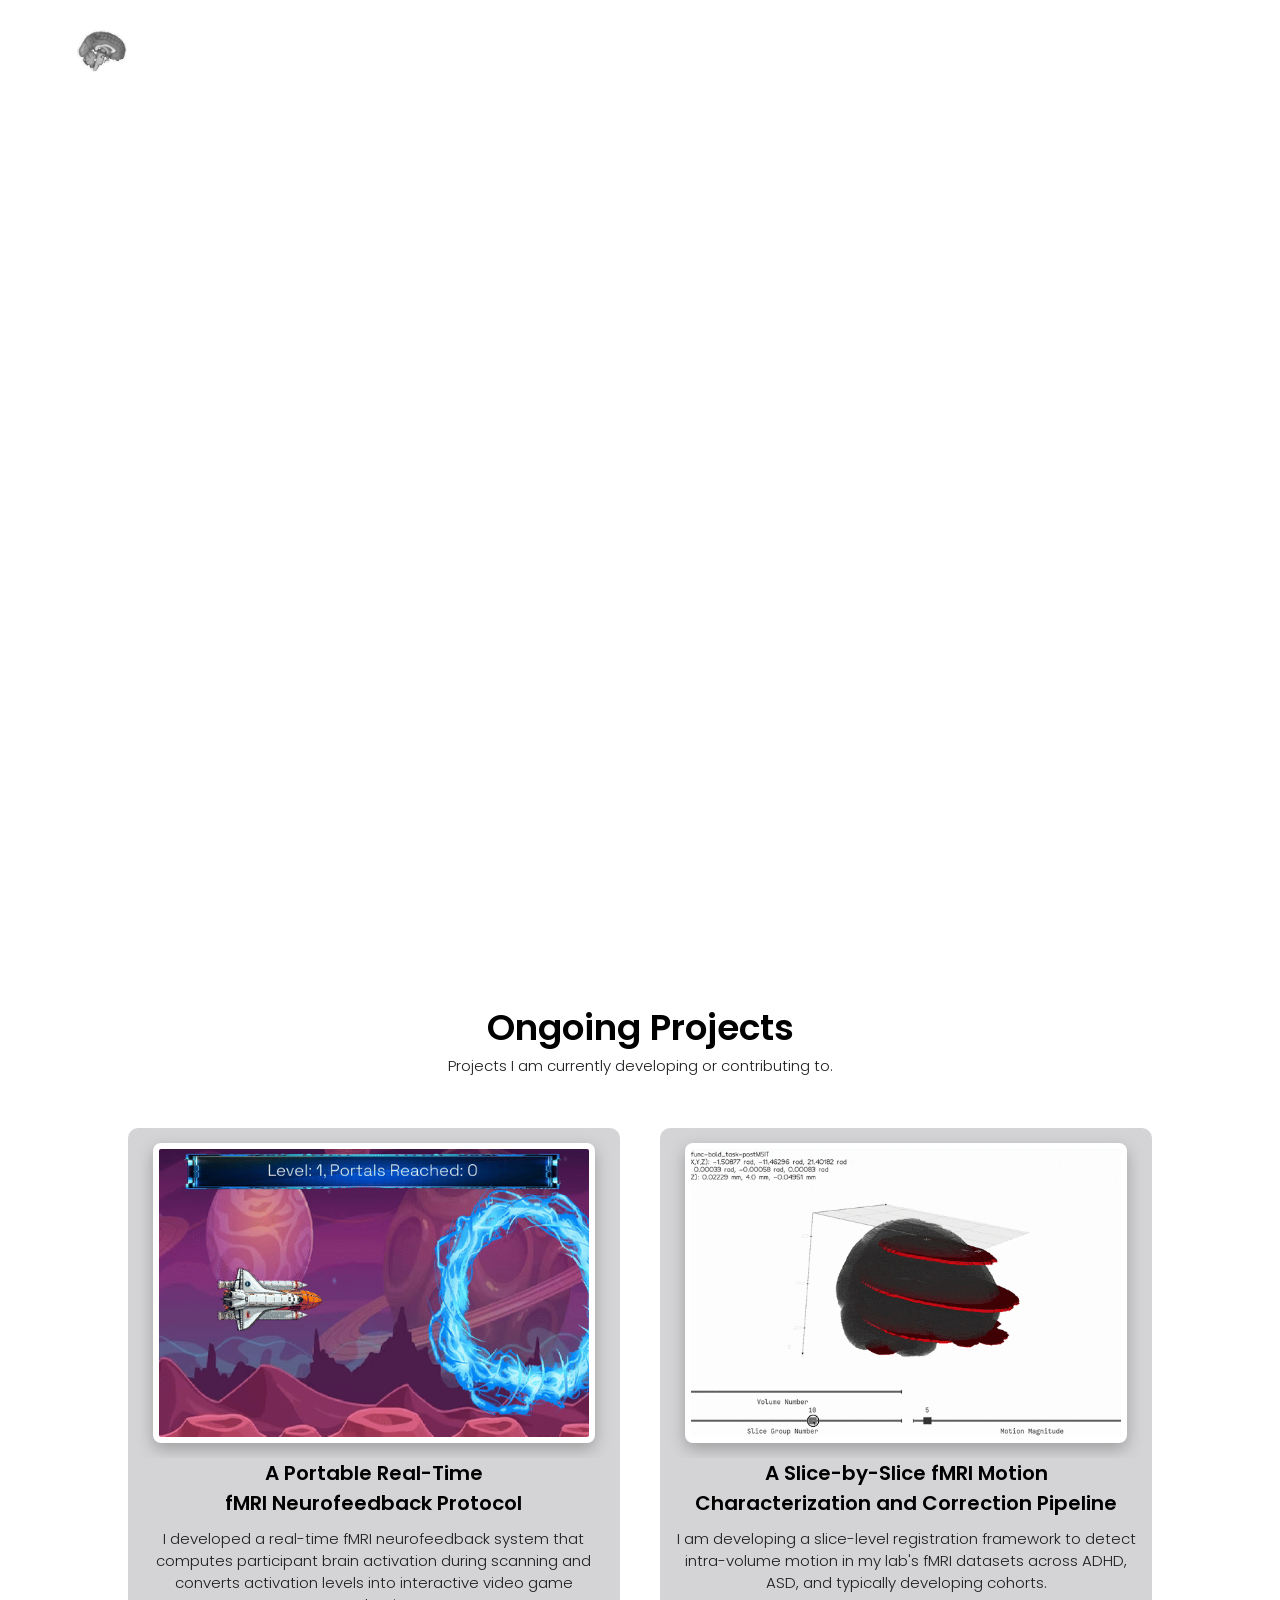
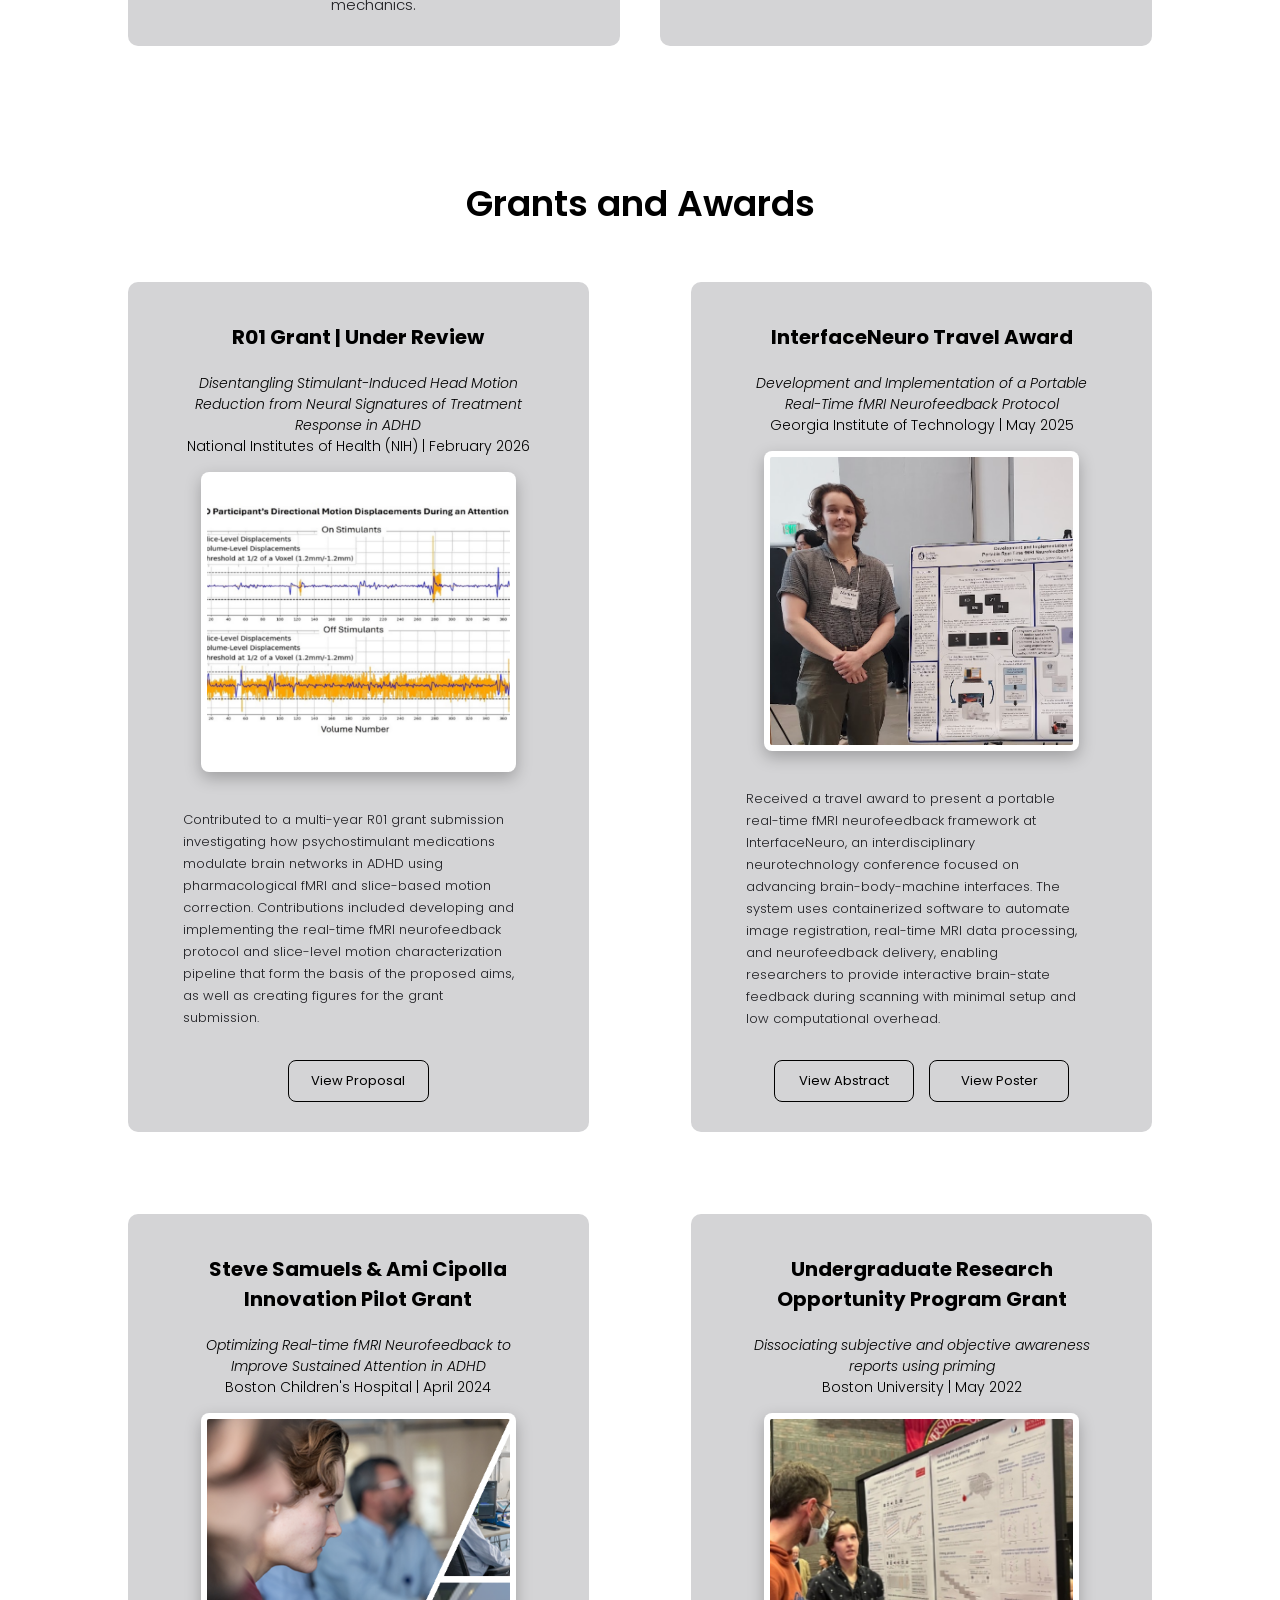
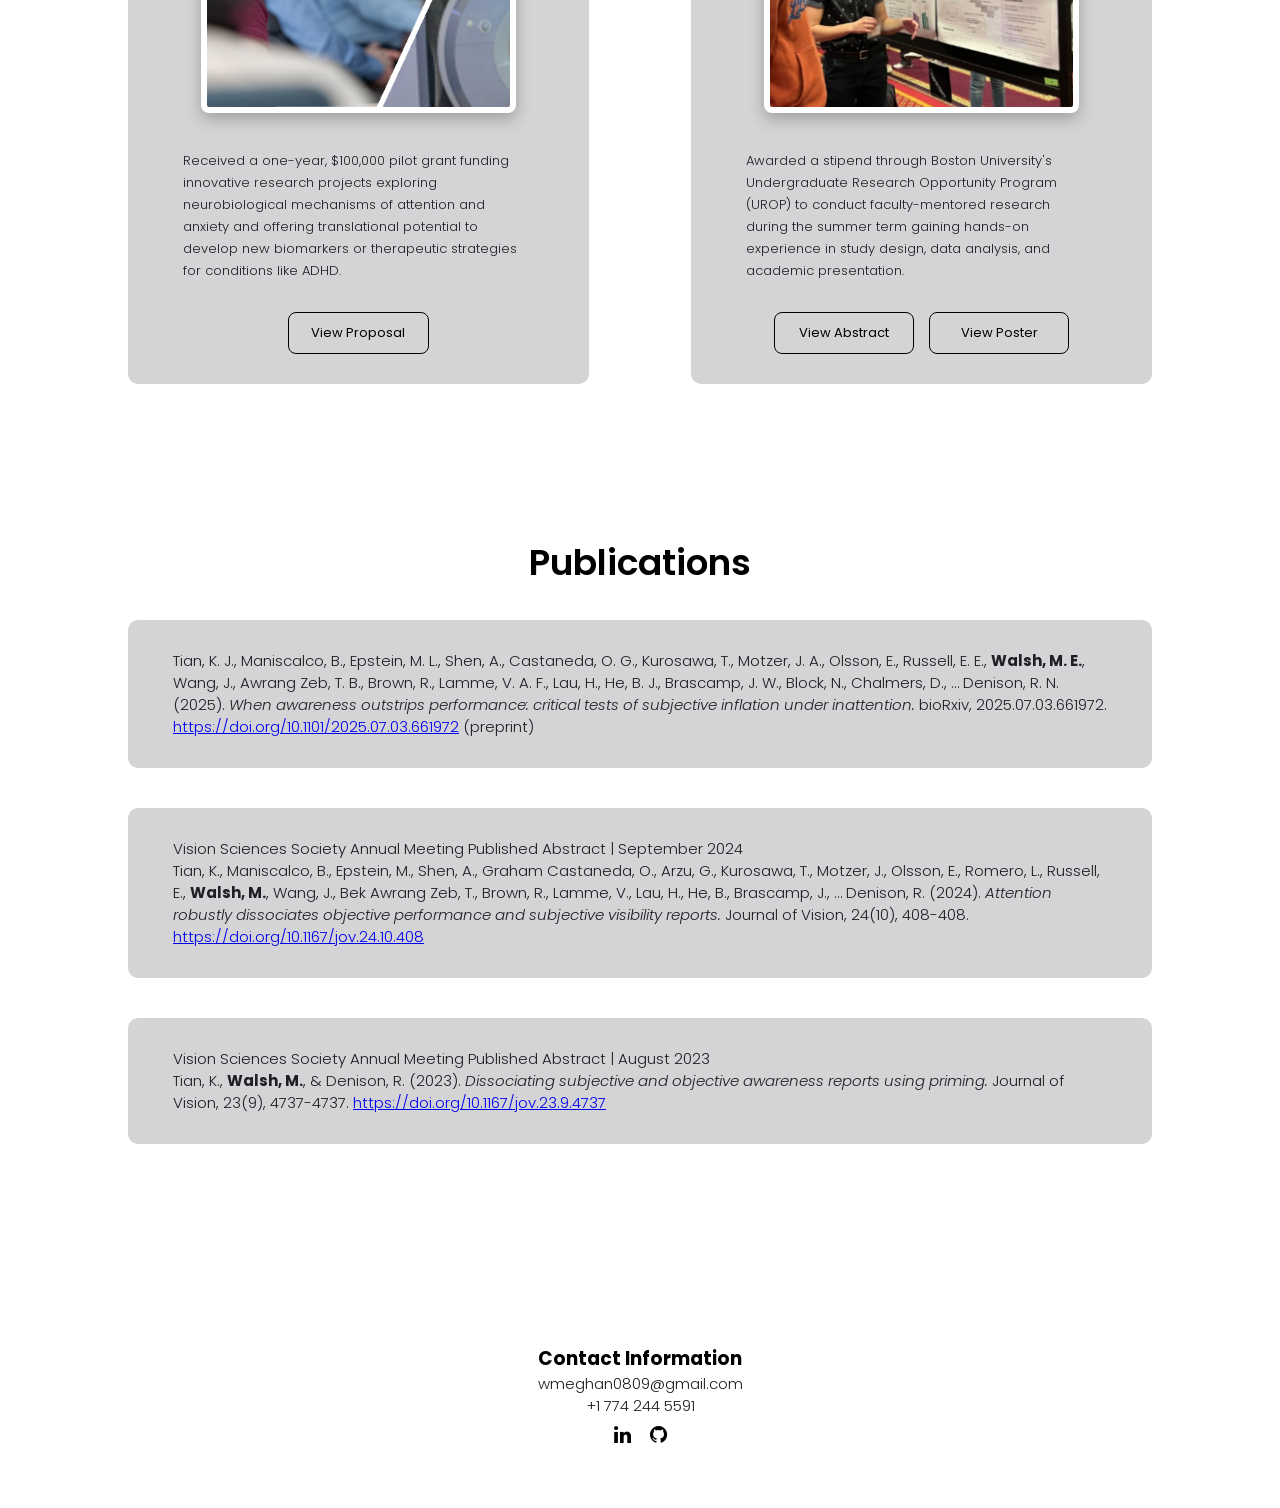
==== commit abbed250: "update contact information" ====
--- a/index.html
+++ b/index.html
@@ -29,7 +29,8 @@
         <i class="fa fa-bars" onclick="showMenu()"></i>
     </nav> 
 <div class="text-box">
-    <h1>Portfolio | Meghan Walsh </h1>
+    <h1>Research Portfolio</h1>
+    <h2>Meghan Walsh</h2>
     <p>I'm a clinical research coordinator at Boston Children's Hospital, where I build computational tools for fMRI analysis,
         including real-time neurofeedback systems and motion characterization pipelines for ADHD and ASD research. My work 
         combines neuroimaging methods and translational neuroscience, with the goal of turning research advances into meaningful 
@@ -201,7 +202,6 @@
 <!-------- Footer ------->
 <section class="footer">
     <h3>Contact Information</h3>
-    <p>meghan.walsh2@childrens.harvard.edu</p>
     <p>wmeghan0809@gmail.com</p>
     <p></p>
     <p>+1 774 244 5591</p>
--- a/style.css
+++ b/style.css
@@ -24,9 +24,12 @@
 .header{
     min-height: 100vh;
     width: 100%;
-    background-image: linear-gradient(rgba(4, 9, 30, 0.7)),url(assets/home_page/home_background.png);
+    background-image: linear-gradient(rgba(4, 9, 30, 0.832)),url(assets/home_page/home_background.png);
     background-position: center;
-    position: relative;
+    background-size: cover;
+    text-align: center;
+    color: white;
+    object-position: top;
 }
 nav {
     display: flex;
@@ -57,7 +60,7 @@
 .nav-links ul li a{
     color: white;
     text-decoration: none;
-    font-size: 13px;
+    font-size: 16px;
 }
 .nav-links ul li::after{
     content: '';
@@ -81,12 +84,20 @@
     text-align: center;
 }
 .text-box h1{
-    font-size: 52px;    
+    font-size: 35px;
+    font-weight: normal;
+}
+.text-box h2{
+    font-size: 55px;
+    font-weight: normal;
 }
 .text-box p{
-    margin: 10px 0 40px;
+    margin: auto;
+    padding: 50px;
     font-size: 18px;
     color: white;
+    display: flex;
+    max-width: 1000px;
 }
 .hero-btn{
     display: inline-flex;
@@ -103,7 +114,8 @@
     position: relative;
     cursor: pointer;
     width: 130px;     
-    height: 15px;      
+    height: 15px;    
+    border-radius: 8px;  
 }
 .hero-btn:hover{
     border: 1px solid #959597;
@@ -318,11 +330,14 @@
 
 @media(max-width: 700px){
     html, body {overflow-x: hidden;}
+    .header{
+        width: 100%;
+    }
     .text-box h1{
-        font-size: 20px;
+        font-size: 30px;
     }
     .text-box{
-        width: 95%;
+        width: 100%;
     }
     .nav-links ul li {
         display: block;
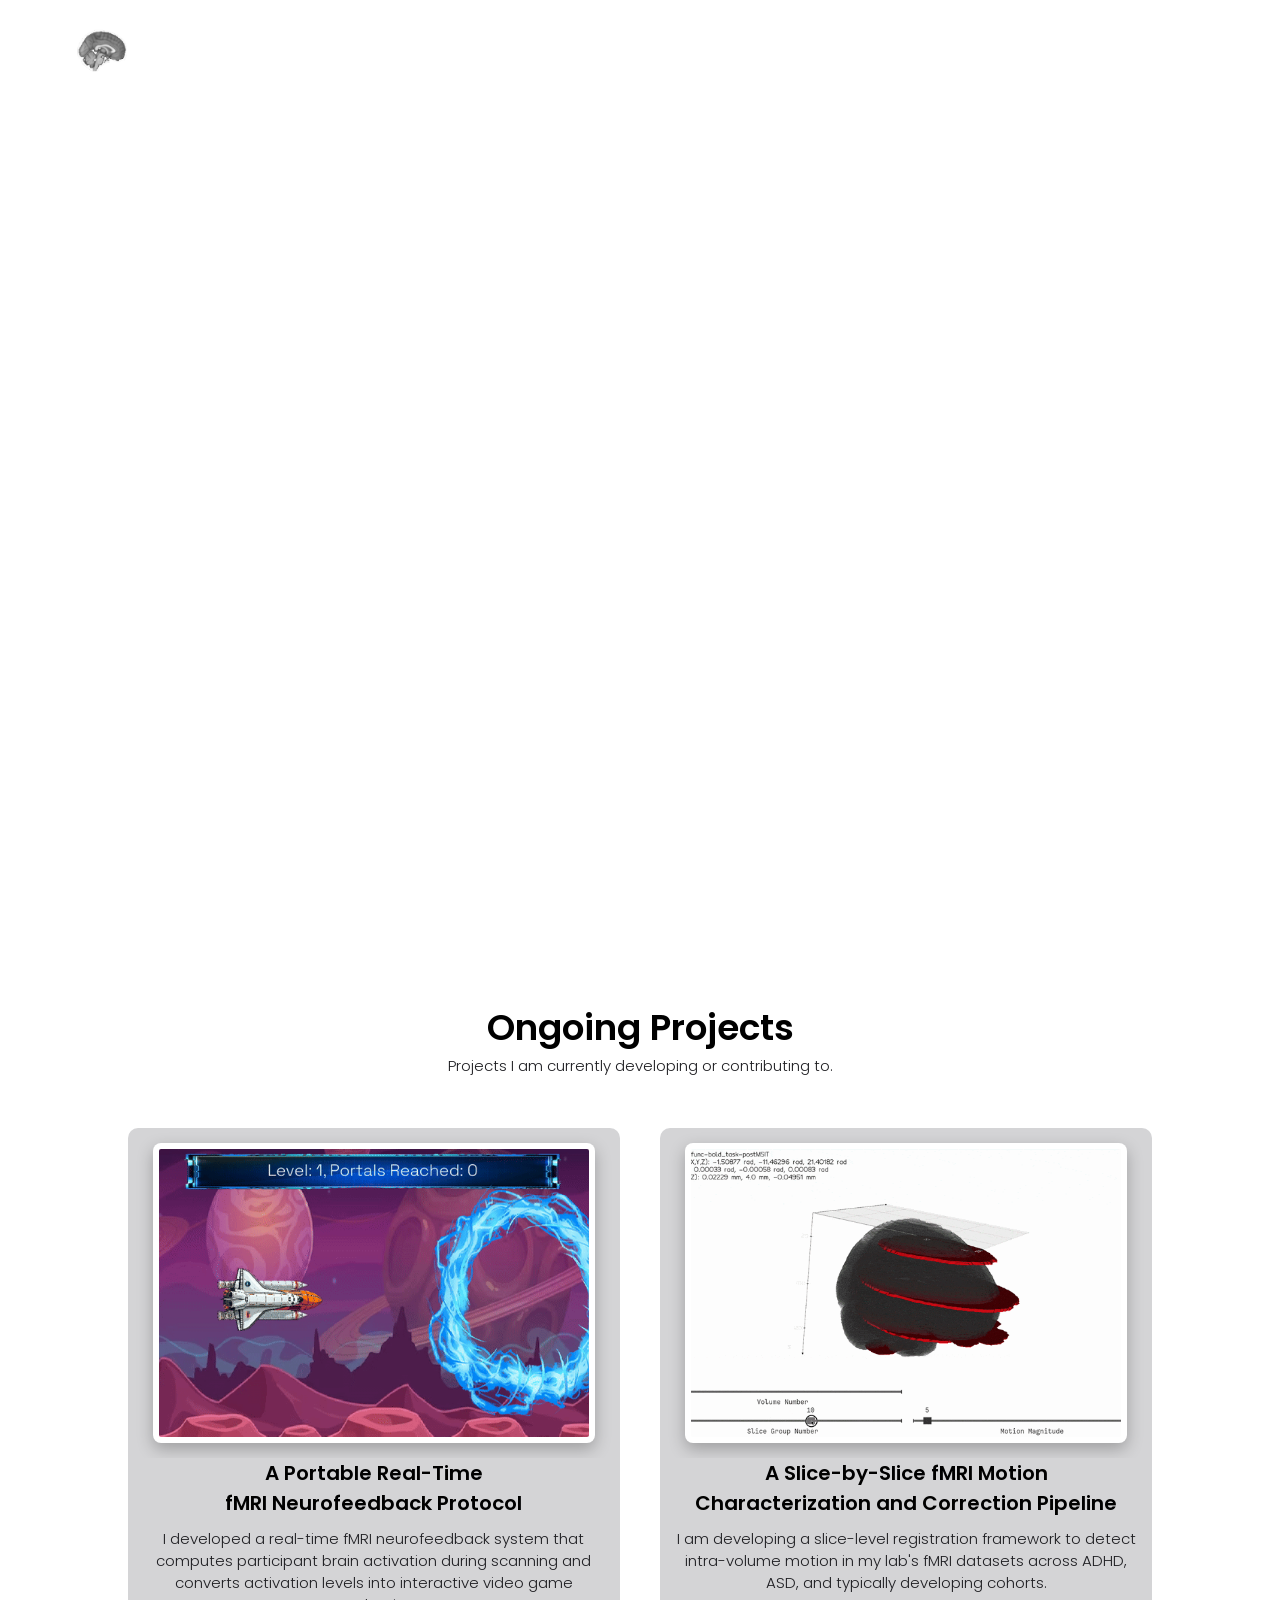
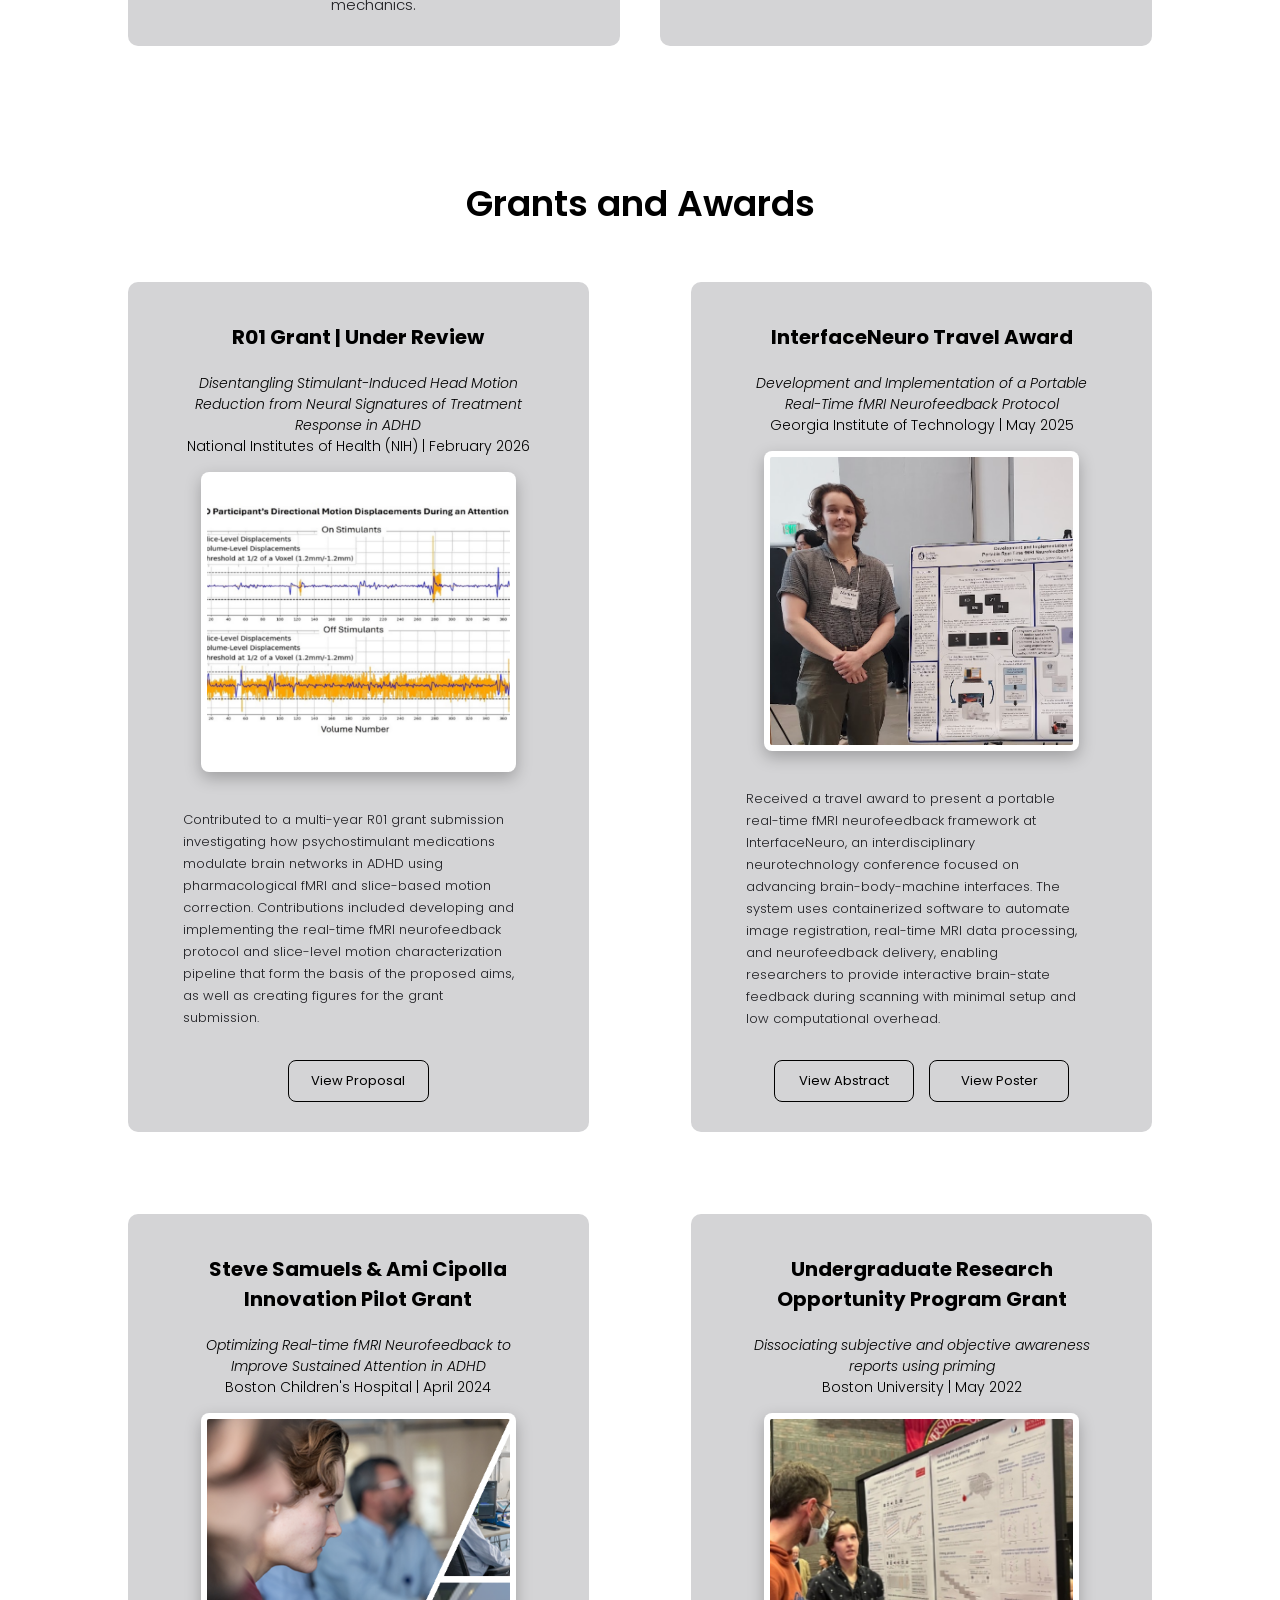
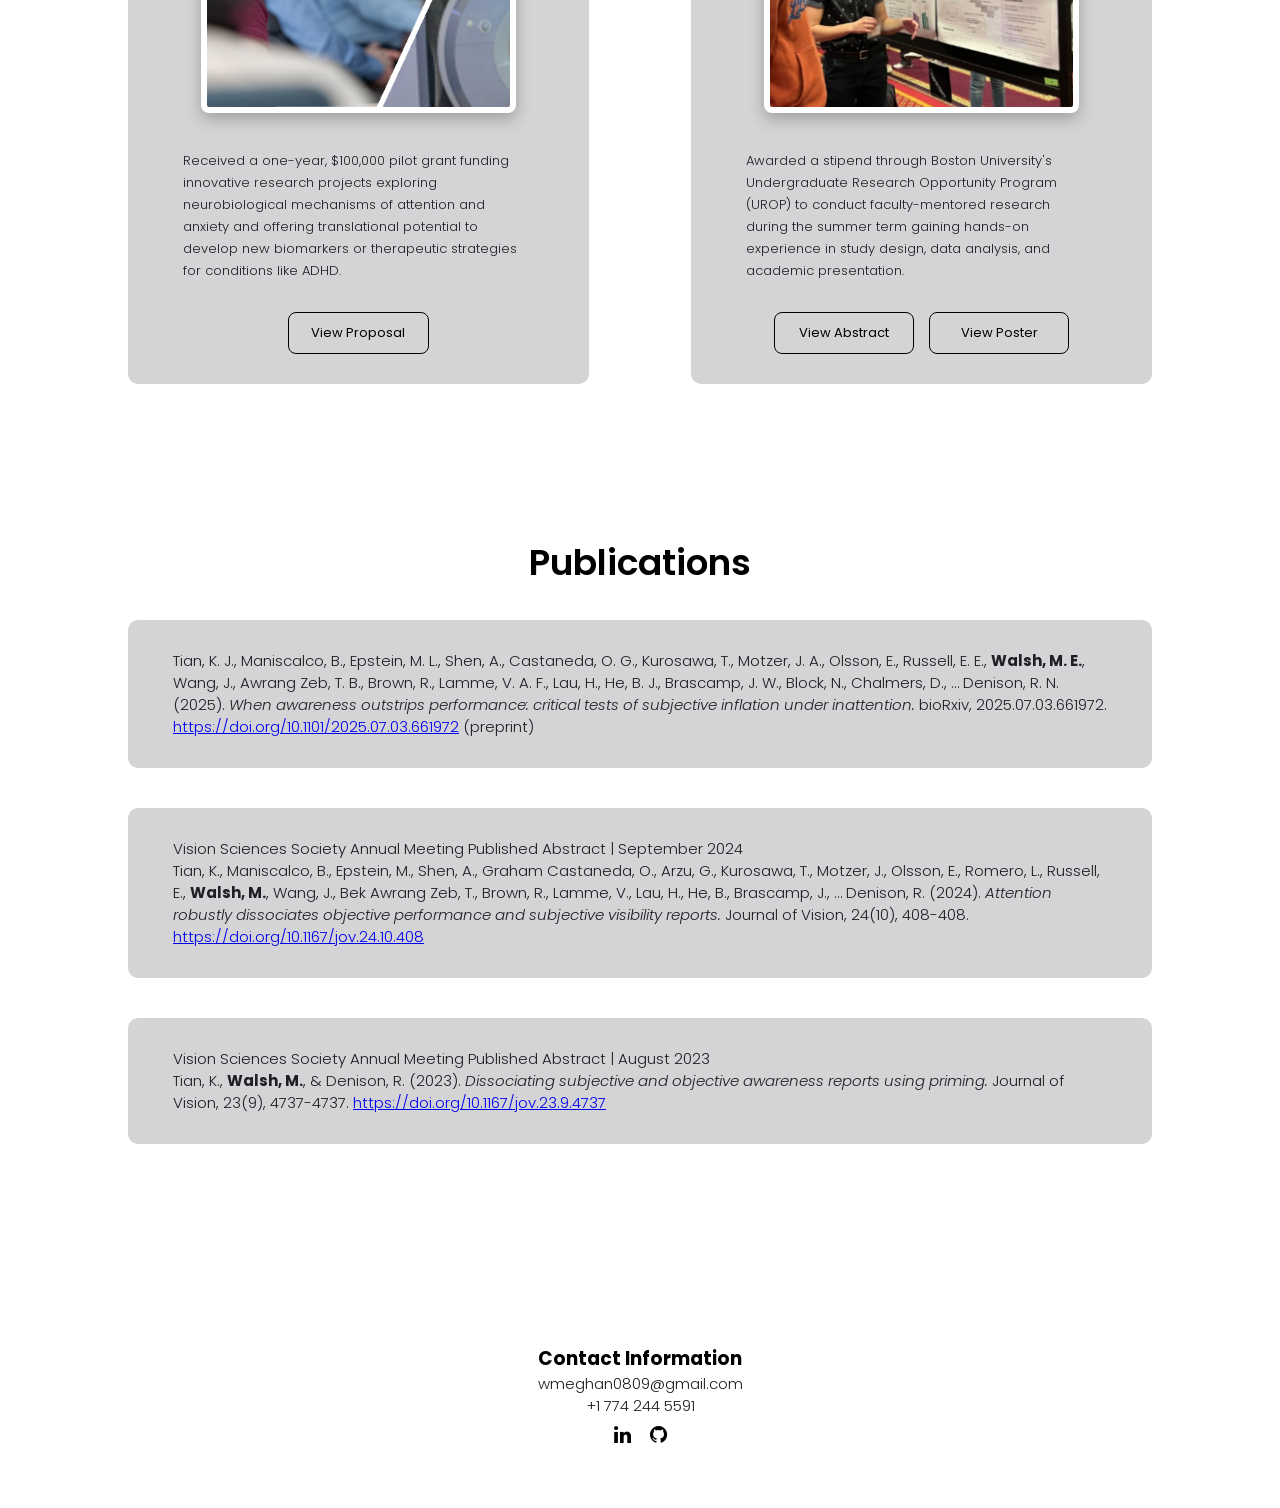
==== commit 1a27cb9e: "update email button" ====
--- a/index.html
+++ b/index.html
@@ -37,7 +37,7 @@
         clinical insights and tools.<br>
     </p>
     <div class="button-row1">
-        <a href="mailto:Meghan.Walsh2@childrens.harvard.edu" 
+        <a href="mailto:wmeghan0809@gmail.com" 
             target="_blank" 
             rel="noopener noreferrer" 
             class="hero-btn">
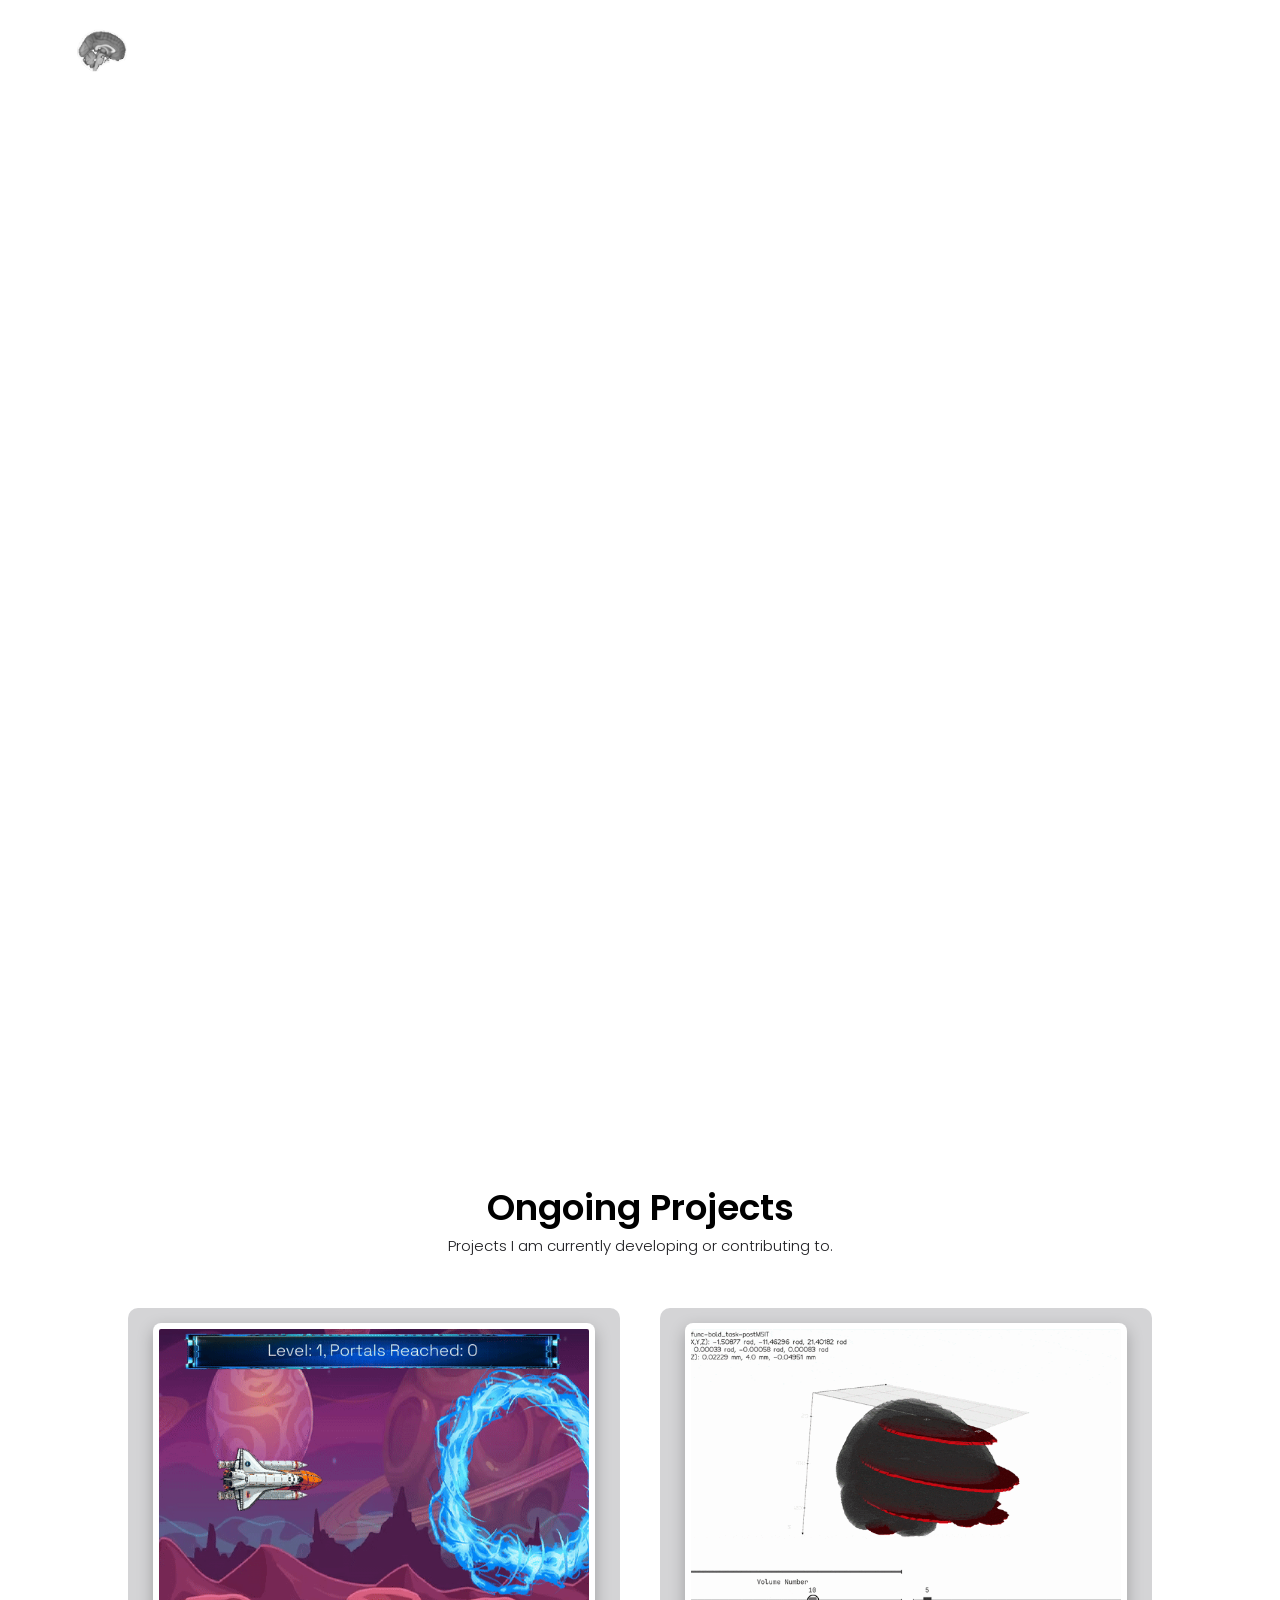
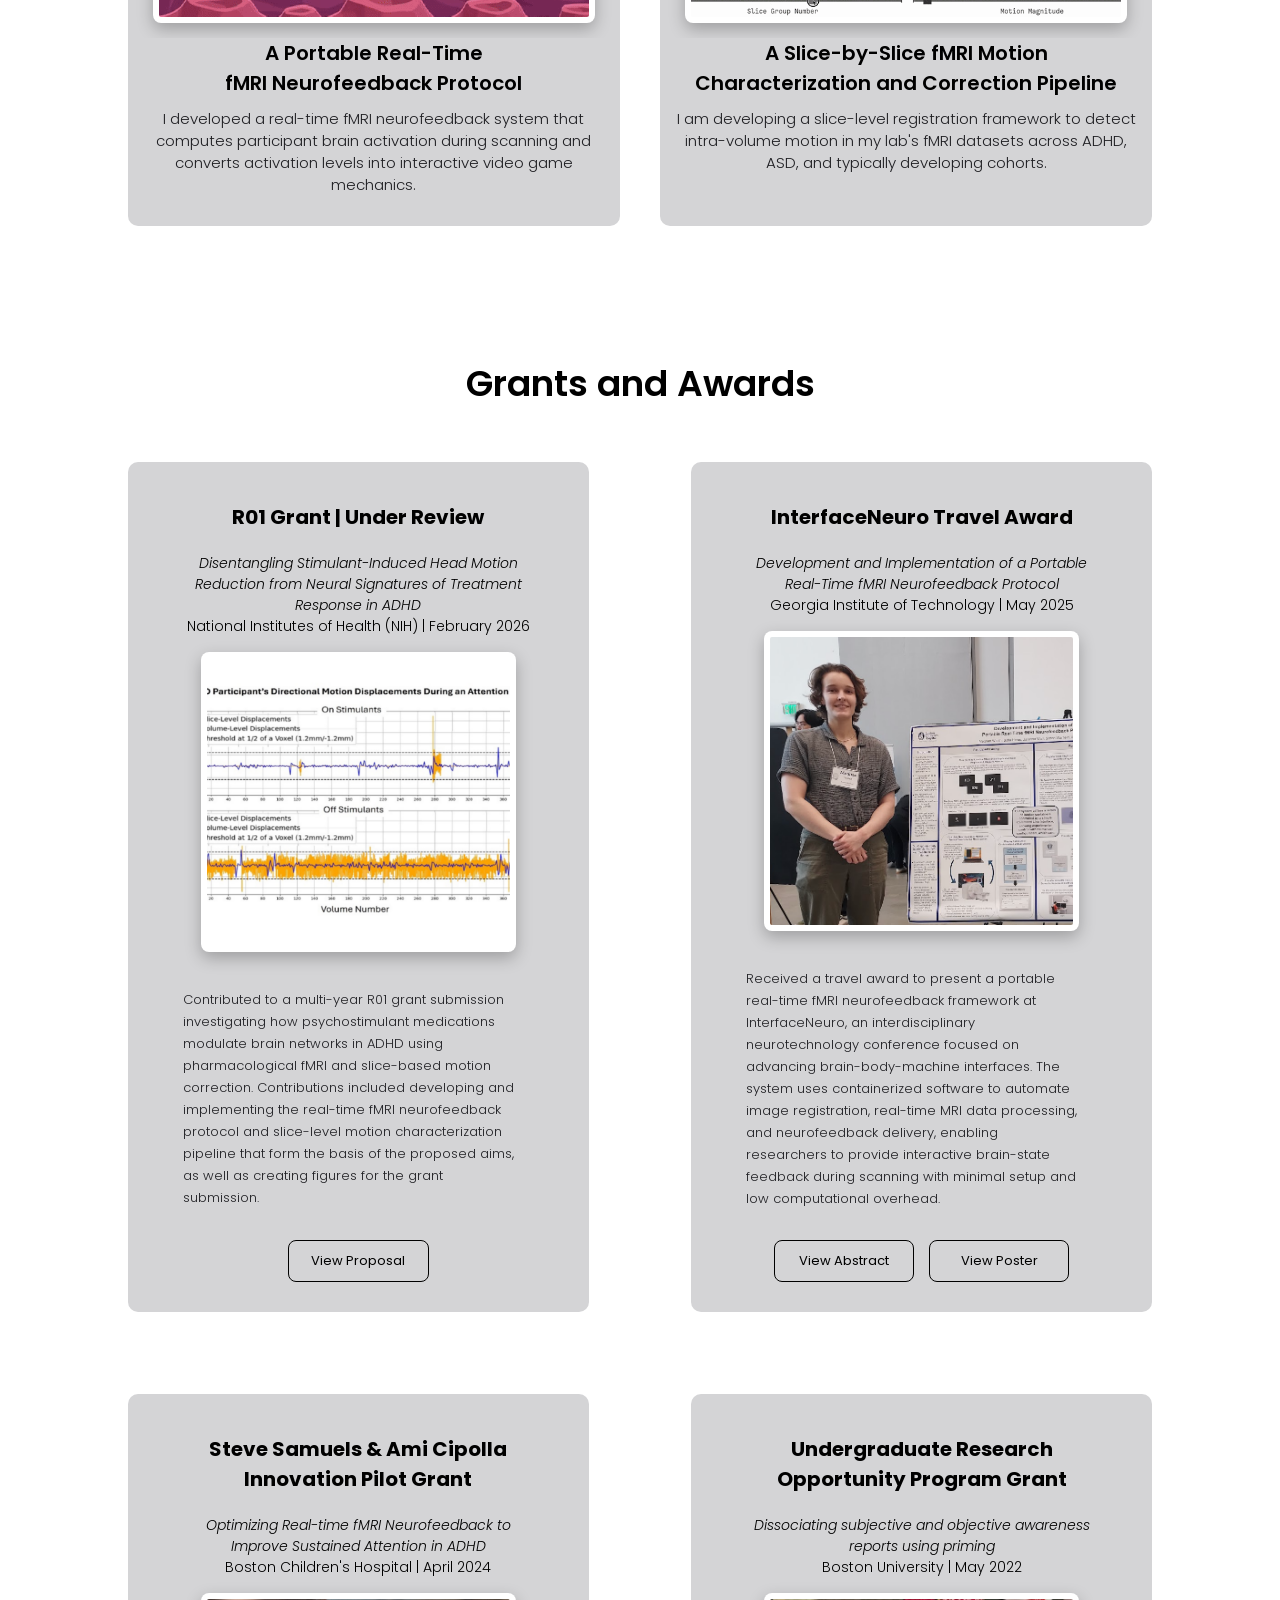
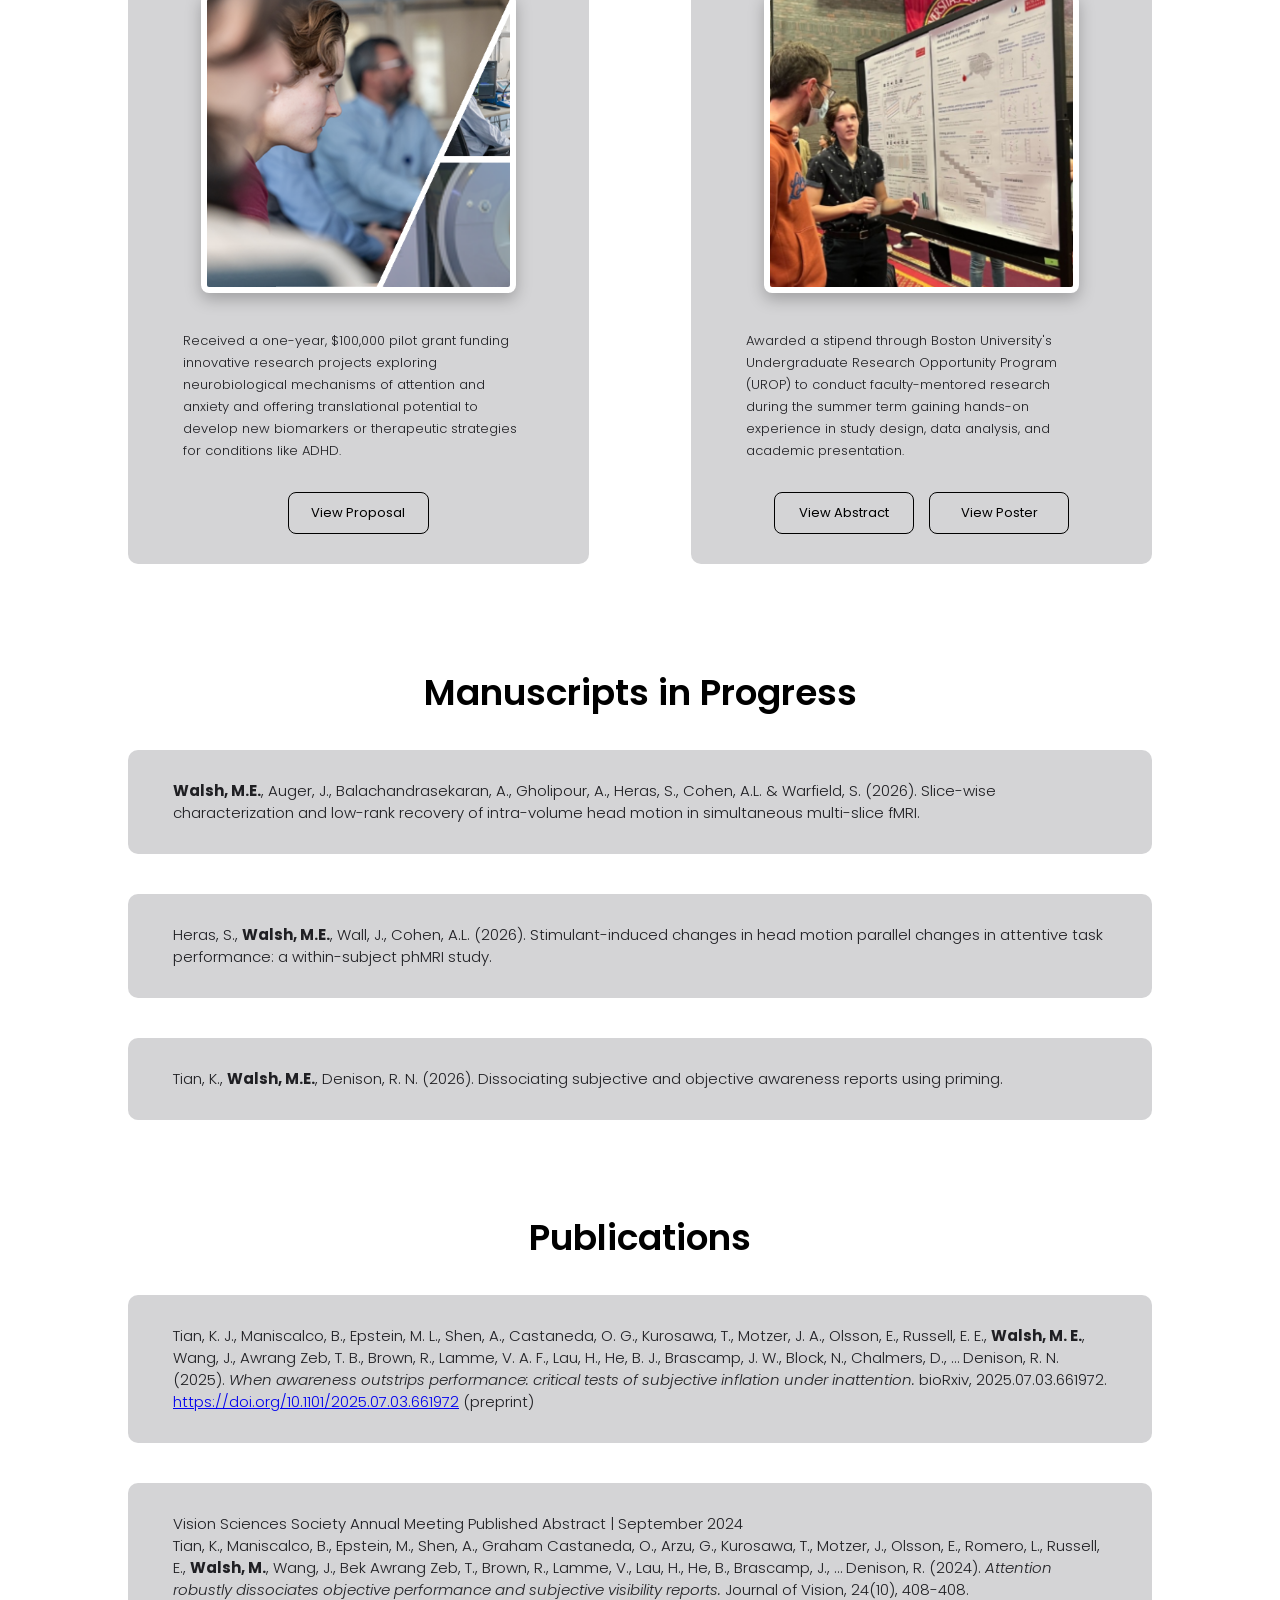
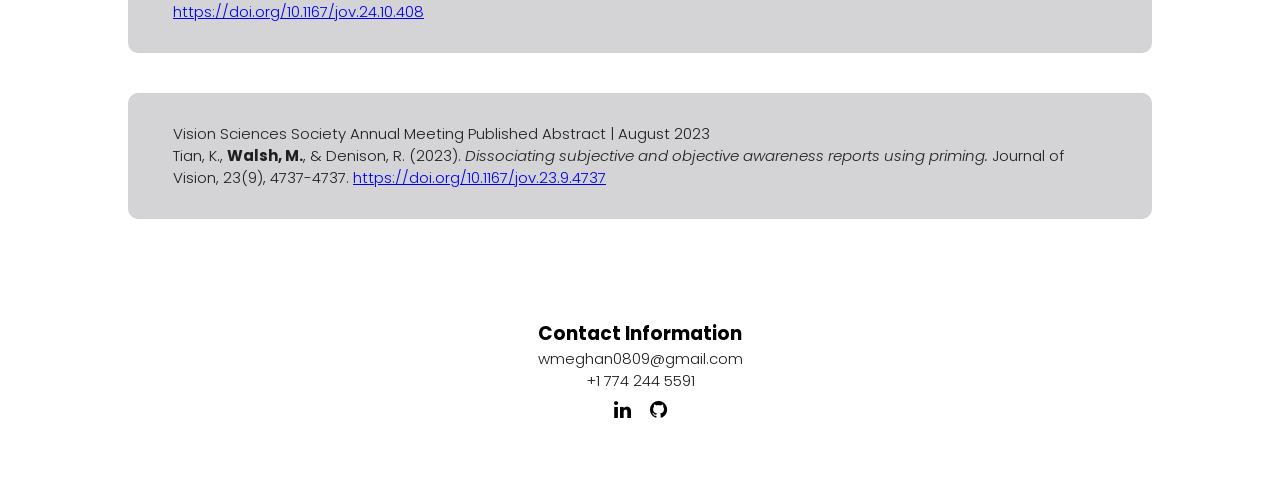
==== commit e603a76e: "add manuscripts in progress" ====
--- a/index.html
+++ b/index.html
@@ -20,8 +20,8 @@
             <i class="fa fa-times" onclick="hideMenu()"></i>
             <ul>
                 <li><a href="index.html">HOME</a></li>
+                <li><a href="intravolume_motion.html">fMRI MOTION CHARACTERIZATION</a></li>
                 <li><a href="neurofeedback.html">fMRI NEUROFEEDBACK</a></li>
-                <li><a href="intravolume_motion.html">fMRI MOTION CHARACTERIZATION</a></li>
                 <li><a href="undergraduate_research.html">UNDERGRADUATE RESEARCH</a></li>
                 <li><a href="about.html">ABOUT ME</a></li>
             </ul>
@@ -162,6 +162,18 @@
     </div>
 </section>
 <!------ Publications ------>
+<section class="publications">
+    <h1>Manuscripts in Progress</h1>
+    <div class="publication-col">
+        <p><b>Walsh,  M.E.</b>, Auger,  J., Balachandrasekaran, A., Gholipour, A., Heras, S., Cohen, A.L. & Warfield, S. (2026). Slice-wise characterization and low-rank recovery of intra-volume head motion in simultaneous multi-slice fMRI.</p>
+    </div>
+    <div class="publication-col">
+        <p>Heras, S., <b>Walsh, M.E.</b>, Wall, J., Cohen, A.L. (2026). Stimulant-induced changes in head motion parallel changes in attentive task performance: a within-subject phMRI study.</p>
+    </div>
+    <div class="publication-col">
+        <p>Tian, K., <b>Walsh, M.E.</b>, Denison, R. N. (2026). Dissociating subjective and objective awareness reports using priming.</p>
+    </div>
+</section>
 <section class="publications">
     <h1>Publications</h1>
     <div class="publication-col">
--- a/style.css
+++ b/style.css
@@ -22,7 +22,7 @@
 }
 /*------ Home Page Header and Toggle Menu -----*/
 .header{
-    min-height: 100vh;
+    min-height: 120vh;
     width: 100%;
     background-image: linear-gradient(rgba(4, 9, 30, 0.832)),url(assets/home_page/home_background.png);
     background-position: center;
@@ -338,6 +338,13 @@
     }
     .text-box{
         width: 100%;
+        padding-top: 60%;
+    }
+    .text-box h2{
+        font-size: 25px;
+    }
+    .text-box p{
+        padding-top: 3%;
     }
     .nav-links ul li {
         display: block;
@@ -389,8 +396,7 @@
     width: 80%;
     margin: auto;
     text-align: center;
-    padding-top: 100px;
-    padding-bottom: 100px;
+    padding-top: 50px;
 }
 .publications p{
     text-align: left;
@@ -410,8 +416,6 @@
 @media(max-width: 700px) {
   .publications {
     width: 95%;
-    padding-top: 60px;
-    padding-bottom: 60px;
     padding-left: 30px;
     padding-right: 30px;
   }
@@ -1793,7 +1797,7 @@
     position: relative;
 }
 .motion-sub-header .text-box h1{
-    font-size: 50px;
+    font-size: 35px;
 }
 .motion-sub-header .text-box a{
     margin-top: 1%;
@@ -1810,285 +1814,420 @@
         width: 50%;
     }
 }
-.introduction{
-    text-align: left;
-    padding-left: 100px;
-    padding-right: 100px;
-    padding-top: 50px;
-}
-.introduction .note-for-mobile{
-    text-align: center;
-    padding: 30px;
-    display: none;
-}
-.introduction p{
-    font-size: 18px;
-}
-.introduction a{
+/* ------- Motion Page: Introduction ------- */
+.publication {
+    background-color: rgb(230, 230, 230);
+    width: 100%;
+    padding: 2%;
+}
+.publication .title p{
+    text-align: center;
+    padding-bottom: 15px;
+}
+.motion-introduction {
+    padding-left: 10%;
+    padding-right: 10%;
+    padding-top: 4%;
+    padding-bottom: 3%;
+}
+.motion-introduction p{  
+    font-size: 15px;
+}
+.motion-introduction .intro-paragraph p{
+    width: 100%;
+    padding-left: 0%;
+    padding-right: 0%;
+}
+.motion-introduction .workflow-image{
+    text-align: center;
+}
+.motion-introduction .workflow-image img{
+    width: 60%;
+    border-radius: 8px;
+    border: 10px solid white;
+    box-shadow: 0 3px 8px rgba(0, 0, 0, 0.4);
+    margin-bottom: 1%;
+    margin-left: 1%;
+    align-items: center;
+    float: right;
+}
+@media(max-width: 700px){
+    .publication{
+        width: 100%;
+    }
+    .publication .title p{
+        text-align: left;
+    }
+    .publication p{
+        padding-left: 10%;
+        padding-right: 10%;
+    }
+    .motion-introduction .intro-paragraph p{
+        width: 100%;
+        padding-left: 2%;
+        padding-right: 2%;
+        margin-top: 5%;
+    }
+    .motion-introduction .workflow-image img{
+        width: 100%;
+        margin-bottom: 5%;
+    }
+}
+/* ------- Motion Page: Section Buttons ------- */
+.section-button-section{
+    padding-left: 10%;
+    padding-right: 10%;
+    padding-top: 5%;
+    padding-bottom: 5%;
+    background-color: #cdcdd0;
+}
+.section-button-section h3{
+    text-align: center;
+    font-weight: normal;
+}
+.section-button-section .buttons{
+    display: flex;
+    justify-content: center;
+    gap: 5%;
+    padding: 2%;
+}
+.section-button-section .buttons h3{
+    font-size: 24px;
+}
+.section-button-section .buttons a{
+    width: 40%;
     text-decoration: none;
-}
-.aims{
+    color: black;
+}
+.section-button-section .buttons .motion-char-button{
+    padding: 5%;
+    border-radius: 8px;
+    justify-content: center;
+    padding-bottom: 20%;
+    padding-top: 20%;
+    color: white;
+    background-image: linear-gradient(rgba(4, 9, 30, 0.7)), url("/Users/meghan/portfolio/assets/motion_page/motion-char-button.png");
+    background-position: center;
+    background-size: cover;
+    border: 10px solid white;
+    box-shadow: 0 3px 8px rgba(0, 0, 0, 0.6);
+}
+.section-button-section .buttons .motion-corr-button{
+    padding: 5%;
+    border-radius: 8px;
+    justify-content: center;
+    padding-bottom: 20%;
+    padding-top: 20%;
+    color: white;
+    background-image: linear-gradient(rgba(4, 9, 30, 0.7)), url("/Users/meghan/portfolio/assets/motion_page/motion-corr-button.png");
+    background-position: center;
+    background-size: cover;
+    border: 10px solid white;
+    box-shadow: 0 3px 8px rgba(0, 0, 0, 0.6);
+}
+.section-button-section .buttons .motion-char-button:hover{
+    box-shadow: 0 6px 16px rgba(0, 0, 0, 0.6);
+}
+.section-button-section .buttons .motion-corr-button:hover{
+    box-shadow: 0 6px 16px rgba(0, 0, 0, 0.6);
+}
+@media(max-width: 700px){
+    .section-button-section .buttons a{
+        width: 100%;
+        text-decoration: none;
+        color: black;
+    }
+    .section-button-section .buttons{
+        padding-top: 20px;
+        flex-direction: column;
+        gap: 20px;
+        
+    }
+    .section-button-section .buttons h3{
+        font-size: 23px;
+    }
+    .section-button-section .buttons .motion-char-button{
+        width: 100%;
+        padding: 12%;
+        height: 150px;
+    }
+    .section-button-section .buttons .motion-corr-button{
+        width: 100%;
+        padding: 12%;
+        height: 150px;
+    }
+}
+/* ------- Motion Page: Motion Characterization ------- */
+.motion-char{
+    padding-left: 10%;
+    padding-right: 10%;
+    padding-top: 5%;
+    padding-bottom: 3%;
+}
+.motion-char h3{
+    text-align: center;
+    padding-bottom: 1%;
+    font-size: 30px;
+    width: 100%;
+}
+/* ------- Motion Page: Motion Characterization - Ref Vol Selection ------- */
+.motion-char .ref-vol-selection{
+    padding-top: 2%;
+}
+.motion-char .ref-vol-selection h4{
+    font-weight: normal;
+    padding-bottom: 1%;
+    font-size: 20px;
+}
+.motion-char .ref-vol-selection hr{
+    margin-bottom: 2%;
+}
+.motion-char .ref-vol-selection p{
+    font-size: 15px;
+    color: black;
+    padding: 0px;
+    margin-top: -4%; /* adjust to taste */
+    padding-left: 1%;
+    padding-right: 1%;
+}
+.motion-char .ref-vol-selection .non-text-elements {
+    float: right;
+    margin: 0 0 10px 25px; /* space between image and text */
+    display: flex;
+    flex-direction: column;
+
+}
+.motion-char .ref-vol-selection .non-text-elements .py-image img{
+    height: 500px;
+    padding: 1%;
+    box-shadow: 0 3px 8px rgba(0, 0, 0, 0.6);
+    border-radius: 8px;
+    padding-bottom: 2%;
+    
+}
+.motion-char .ref-vol-selection .non-text-elements .py-button{
+    margin: auto;
+    padding: 3%;
+    margin-top: -6%;
+
+}
+.motion-char .ref-vol-selection .non-text-elements .py-button a{
+    color: black;
+    border-color: white;
+    background-color: white;
+    box-shadow: 0 3px 8px rgba(0, 0, 0, 0.6);
+    width: 100%;
+    padding-top: 8%;
+    padding-bottom: 8%;   
+}
+.motion-char .ref-vol-selection .non-text-elements:hover .py-image img{
+    box-shadow: 0 6px 16px rgba(0, 0, 0, 0.6);
+}
+.motion-char .ref-vol-selection .non-text-elements:hover .py-button a{
+    box-shadow: 0 6px 16px rgba(0, 0, 0, 0.6);
+}
+@media(max-width: 700px){
+    .motion-char .ref-vol-selection .non-text-elements{
+        width: 100%;
+    }
+    .motion-char .ref-vol-selection .non-text-elements .py-image img{
+        width: 100%;
+        height: 50%;
+    }
+}
+/* ------- Motion Page: Motion Characterization - Registration Procedure ------- */
+.motion-char .registration-procedure {
+    padding-top: 4%;
+}
+.motion-char .registration-procedure h4{
+    font-weight: normal;
+    padding-bottom: 1%;
+    font-size: 20px;
+}
+.motion-char .registration-procedure hr{
+    margin-bottom: 2%;
+}
+.motion-char .registration-procedure .reg-button-box{
+    text-align: center;
+}
+.motion-char .registration-procedure .reg-button-box a{
+    color: black;
+    background-color: #f1f1f1;
+    border-color: #f1f1f1;
+    width: 30%;
+    padding-top: 2%;
+    padding-bottom: 2%;
+    margin-left: 1%;
+    margin-right: 1%;
+    box-shadow: 0 3px 8px rgba(0, 0, 0, 0.5);
+}
+.motion-char .registration-procedure .reg-button-box a:hover{
+    border: 1px solid #959597;
+    background: #959597;
+    transition: 1s;
+}
+.motion-char .registration-procedure .reg-text-box{
+    align-items: center;
+    margin-top: 3%;
+}
+.motion-char .registration-procedure .reg-text-box p{
+    font-size: 15px;
+    padding-left: 1%;
+    padding-right: 1%;
+}
+.motion-char .registration-procedure .reg-text-box a{
+    text-decoration: none;
+}
+.motion-char .registration-procedure .reg-text-box iframe{
+    width: 70%;
+    height: 650px;
+    float: right;
+    box-shadow: 0 3px 8px rgba(0, 0, 0, 0.6);
+    border-radius: 8px;
+    margin-left: 2%;
+}
+@media(max-width: 700px){
+    .motion-char .registration-procedure .reg-button-box {
+        display: flex;
+        flex-direction: column;
+    }
+    .motion-char .registration-procedure .reg-button-box a{
+        justify-content: left;
+        width: 100%;
+        padding: 5%;
+        margin-left: 0%;
+        margin-bottom: 3%;
+        margin-top: 3%;
+    }
+    .motion-char .registration-procedure .reg-text-box iframe{
+        display: none;
+    }
+}
+/* ------- Motion Page: Motion Characterization - Thresholding ------- */
+.motion-char .thresholding {
+    padding-top: 4%;
+}
+.motion-char .thresholding h4{
+    font-weight: normal;
+    padding-bottom: 1%;
+    font-size: 20px;
+}
+.motion-char .thresholding p{
+    margin-top: 2%;
+}
+.motion-char .thresholding a{
+    text-decoration: none;
+}
+.motion-char .thresholding .thresholding-non-text{
+    display: flex;
+    flex-direction: column;   /* image on top, button below */
+    width: 55%;
+    float: right;
+    margin-top: 2%;
+    margin-left: 2%;
+    margin-right: 5%;
+}
+.motion-char .thresholding .thresholding-non-text img{
+    width: 100%;
+    box-shadow: 0 3px 8px rgba(0, 0, 0, 0.6);
+    border-radius: 8px;
+    padding-bottom: 2%;
+}
+.motion-char .thresholding .thresholding-non-text .thresholding-button{
+    display: flex;
+    justify-content: center;
+    width: 100%;
+}
+.motion-char .thresholding .thresholding-non-text .thresholding-button a{
+    color: black;
+    background-color: white;
+    box-shadow: 0 3px 8px rgba(0, 0, 0, 0.6);
+    padding-top: 3%;
+    padding-bottom: 3%;
+    width: 50%;
+    margin-top: -3%;
+}
+.motion-char .thresholding .thresholding-non-text:hover img{
+    box-shadow: 0 8px 16px rgba(0, 0, 0, 0.6);
+}
+.motion-char .thresholding .thresholding-non-text:hover .thresholding-button a{
+    box-shadow: 0 8px 16px rgba(0, 0, 0, 0.6);
+    transition: 0s;
+    border-color: white;
+}
+@media(max-width: 700px){
+    .motion-char .thresholding .thresholding-non-text{
+        width: 100%;
+        margin: auto;
+        padding-top: 5%;
+        padding-bottom: 5%;
+    }
+    .motion-char .thresholding .thresholding-non-text .thresholding-button a{
+        width: 80%;
+        padding-top: 5%;
+        padding-bottom: 5%;
+    }
+    .motion-char .thresholding p{
+        width: 100%;
+        padding-left: 1%;
+        padding-right: 0%;
+    }
+}
+/* ------- Motion Page: Motion Correction ------- */
+.motion-corr {
+    margin-top: 5%;
+    display: flex;
+    flex-direction: column;
+}
+.motion-corr h3{
+    text-align: center;
+    padding-bottom: 1%;
+    font-size: 30px;
+    width: 100%;
+}
+.motion-corr img{
+    width: 70%;
+    padding: 1%;
+    box-shadow: 0 3px 8px rgba(0, 0, 0, 0.6);
+    border-radius: 8px;
+    margin: auto;
+    margin-bottom: 2%;
+}
+.motion-corr .motion-corr-text p{
+    padding-left: 10%;
+    padding-right: 10%;
+}
+.motion-corr .motion-corr-citations{
+    border-radius: 8px;
+    width: 60%;
+    margin: auto;
+    margin-top: 5%;
+    border: 1px solid black;
+    padding: 2%;
+   
+}
+.motion-corr .motion-corr-citations h5{
+    font-size: 20px;
+    margin-bottom: 4%;
     margin-top: 1%;
-    padding-left: 100px;
-    padding-right: 100px;
-}
-.aims p{
-    font-size: 16px;
-}
-.aims a{
-    text-decoration: none;
-}
-.aims .aims-wrapper{
-    display: flex;
-    gap: 80px;
-    margin-left: 5%;
-    margin-right: 5%;
-    margin-top: 0%;
-    justify-content: center;
-}
-.aims .aims-wrapper .characterization{
-    width: 35%;
-    background-color: #e8e8ea;
-    padding-top: 25px;
-    padding-bottom: 20px;
-    padding-left: 15px;
-    padding-right: 15px;
-    border-radius: 8px;
-}
-.aims .aims-wrapper .characterization .title p{
-    text-align: center;
-    font-size: 18px;
-}
-.aims .aims-wrapper .correction{
-    width: 35%;
-    background-color: #e8e8ea;
-    padding-top: 25px;
-    padding-bottom: 20px;
-    padding-left: 15px;
-    padding-right: 15px;
-    border-radius: 8px;
-}
-.aims .aims-wrapper .correction p{
-    padding-bottom: 20px;
-}
-.aims .aims-wrapper .correction .title p{
-    text-align: center;
-    font-size: 18px;
-    padding-bottom: 0px;
+}
+.motion-corr .motion-corr-citations p{
+    margin: auto;
+    padding-bottom: 2%;
 }
 @media(max-width: 700px){
-    .introduction{
-        text-align: left;
-        padding-left: 10px;
-        padding-right: 10px;
-        padding-top: 30px;
-    }
-    .introduction .note-for-mobile{
-        display: block;
-    }
-    .aims{
-        margin-top: 3%;
-        padding-left: 10px;
-        padding-right: 10px;
-    }
-    .aims .aims-wrapper{
-        display: flex;
-        flex-direction: column;
-        gap: 40px;
-    }
-    .aims .aims-wrapper .characterization{
-        width: 100%;
-        padding-left: 5px;
-        padding-right: 5px;
-    }
-    .aims .aims-wrapper .correction{
-        width: 100%;
-        padding-left: 5px;
-        padding-right: 5px;
-    }
-}
-.motion-char-section h3{
-    font-size: 25px;
-    text-align: center;
-    margin-top: 5%;
-}
-.motion-char-section p{
-    text-align: center;
-    padding-left: 20%;
-    padding-right: 20%;
-}
-.motion-char-section .motion-slides-container-bg {
-    background-color: #e8e8ea;
-    margin-top: 1%;
-    margin-left: 5%;
-    margin-right: 5%;
-    margin-bottom: 5%;
-    padding: 20px;
-    border-radius: 15px;
-}
-.motion-char-section .motion-slides-container-bg p{
-    text-align: center;
-    padding: 20px;
-    display: none;
-}
-.motion-char-section .motion-slides-container-bg .motion-slides-container{
-    position: relative;
-    width: 100%;
-    padding: 10px;
-    border-radius: 15px;
-    background-color: white;
-    box-shadow: 0 6px 16px rgba(0, 0, 0, 0.25);
-}
-.motion-char-section .motion-slides-container-bg .motion-slides-container p{
-    display: None;
-}
-.motion-char-section .motion-slides-container-bg .motion-slides-container .motion-slides {
-    display: none;
-}
-.motion-char-section .motion-slides-container-bg .motion-slides-container .motion-slides img{
-    border-radius: 8px;
-}
-.motion-char-section .motion-slides-container-bg .motion-slides-container {
-    position: relative;
-}
-.motion-char-section .motion-slides-container-bg .motion-slides-container .prev,
-.motion-char-section .motion-slides-container-bg .motion-slides-container .next{
-    position: absolute;
-    top: 50%;
-    transform: translateY(-50%);
-    cursor: pointer;
-    padding: 16px;
-    font-size: 24px;
-    font-weight: bold;
-    color: black;
-    z-index: 100;
-}
-.motion-char-section .motion-slides-container-bg .motion-slides-container .prev {
-    left: 10px;
-}
-.motion-char-section .motion-slides-container-bg .motion-slides-container .next {
-    right: 10px;
-}
-.motion-char-section .motion-slides-container-bg .motion-slides-container .prev:hover{
-    background-color: white;
-    border-radius: 0px 8px  8px 0px;
-}
-.motion-char-section .motion-slides-container-bg .motion-slides-container .next:hover{
-    background-color: white;
-    border-radius: 8px 0px 0px 8px;
-}
-.motion-char-section .motion-slides-container-bg .motion-slides-container .motion-slides .numbertext {
-  color: #000000;
-  font-size: 15px;
-  padding: 10px 14px;
-  position: absolute;
-  top: 10px;
-  background-color: white;
-  border-radius: 8px 0px;
-  opacity: 0.75;
-}
-.motion-char-section .sms-mi-reg {
-    background-color: #e8e8ea;
-    padding-top: 35px;
-    padding-bottom: 25px;
-    padding-left: 15px;
-    padding-right: 15px;
-    margin-left: 5%;
-    margin-right: 5%;
-    border-radius: 8px;
-    display: flex;
-}
-.motion-char-section .sms-mi-reg p {
-    margin: auto;
-    padding: 0px;
-    padding-top: 20px;
-    padding-left: 20px;
-    padding-bottom: 30px;
-    text-align: left;
-}
-.motion-char-section .sms-mi-reg  p a{
-    border: 1px solid black;
-    color: black;
-    margin-left: 14%;
-    margin-top: 3%;
-    padding: 20px;
-    width: 60%;
-    align-items: center;
-
-}
-.motion-char-section .sms-mi-reg img{
-    width: 70%;
-    border-radius: 8px;
-}
-.motion-char-section .graph{
-    background-color: #e8e8ea;
-    margin-left: 5%;
-    margin-right: 5%;
-    margin-top: 5%;
-    padding: 30px;
-    border-radius: 8px;
-}
-.motion-char-section .graph a{
-    text-decoration: none;
-}
-.motion-char-section .graph p{
-    padding: 30px;
-}
-.motion-char-section .graph .graph-bg{
-    width: 100%;
-    height: 700px;
-    padding: 10px;
-    background-color: white;
-    border-radius: 10px;
-    box-shadow: 0 6px 16px rgba(0, 0, 0, 0.25);
-}
-.motion-char-section .graph .graph-bg  iframe{
-    width: 100%;
-    height: 670px;
-    
-}
-@media(max-width: 700px){
-    .motion-char-section p{
-        padding-left: 5px;
-        padding-right: 5px;
-        padding-bottom: 10px;
-        padding-top: 10px;
-    }
-    .motion-char-section .motion-slides-container-bg{
-        display: none;
-    }
-    .motion-char-section .sms-mi-reg{
-        display: flex;
-        flex-direction: column;
-        margin-top: 1%;
-        padding-top: 10px;
-    }
-    .motion-char-section .sms-mi-reg p a{
-        width: 100%;
-        margin: auto;
-    }
-    .motion-char-section .sms-mi-reg img {
-        display: none;
-    }
-    .motion-char-section .graph{
-        display: flex;
-        flex-direction: column;
-    }
-    .motion-char-section .graph .graph-bg{
-        display: none;
-    }
-    .motion-char-section .graph p{
-        padding: 10px;
-        text-align: left;
-    }
-}
-.motion-corr-section h3{
-    font-size: 25px;
-    text-align: center;
-    margin-top: 5%;
-}
-.motion-corr-section p{
-    text-align: center;
+    .motion-corr img{
+        width: 95%;
+        margin-bottom: 5%;
+    }
+    .motion-corr .motion-corr-citations{
+        width: 95%;
+    }
+    .motion-corr .motion-corr-citations p{
+        font-size: 12px;
+        padding-bottom: 5%;
+        overflow-wrap: break-word;
+    }
 }
 /* ------- Undergraduate Page ------- */
 .undergrad-sub-header{
@@ -2173,7 +2312,6 @@
     max-width: 1000px;
     margin: auto;
     margin-top: 5%;
-
 }
 .ug-project1 h3{
     font-size: 20px;
@@ -2255,6 +2393,11 @@
     justify-content: center;
 
 }
+.ug-project2 .proj2-row1 .manuscript-in-progress{
+    padding-bottom: 1%;
+    padding-top: 1%;
+    margin-bottom: 1%;
+}
 .ug-project2 .proj2-row2{
     display: flex;
     margin-top: 3%;
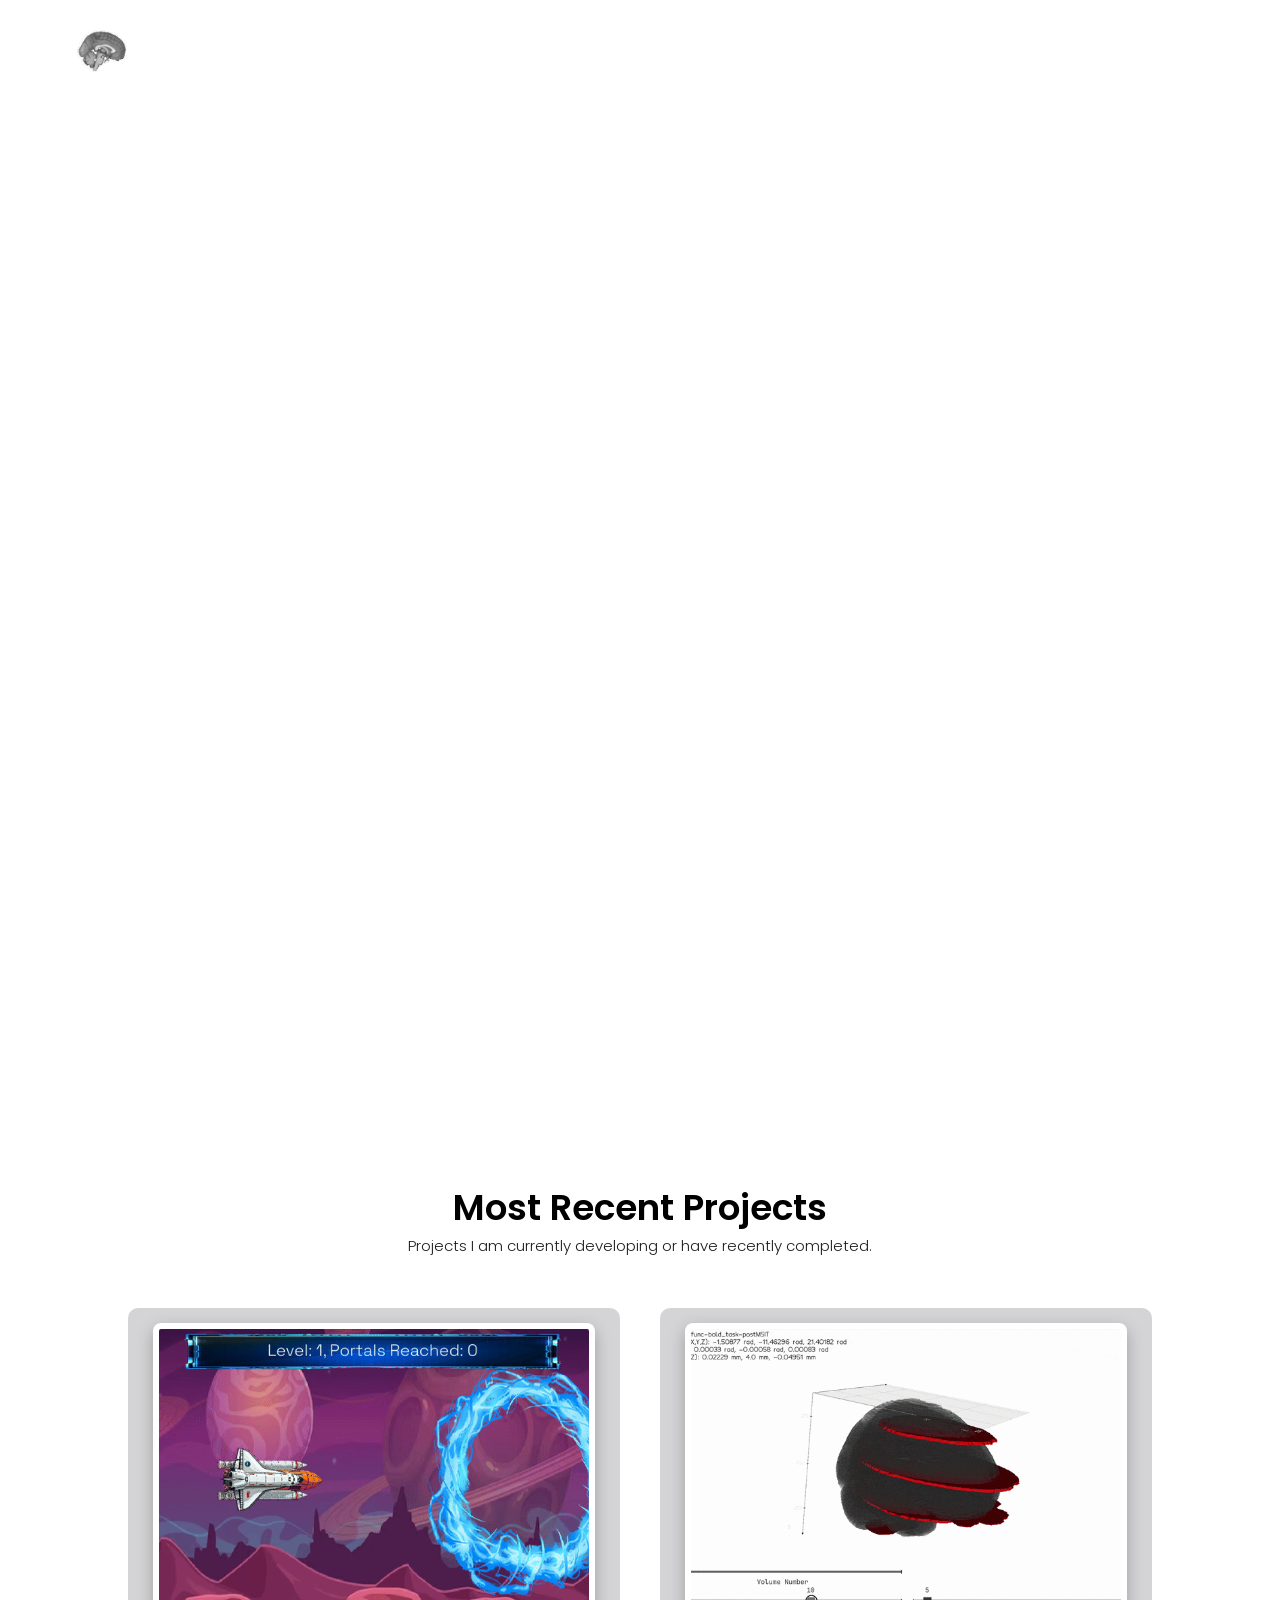
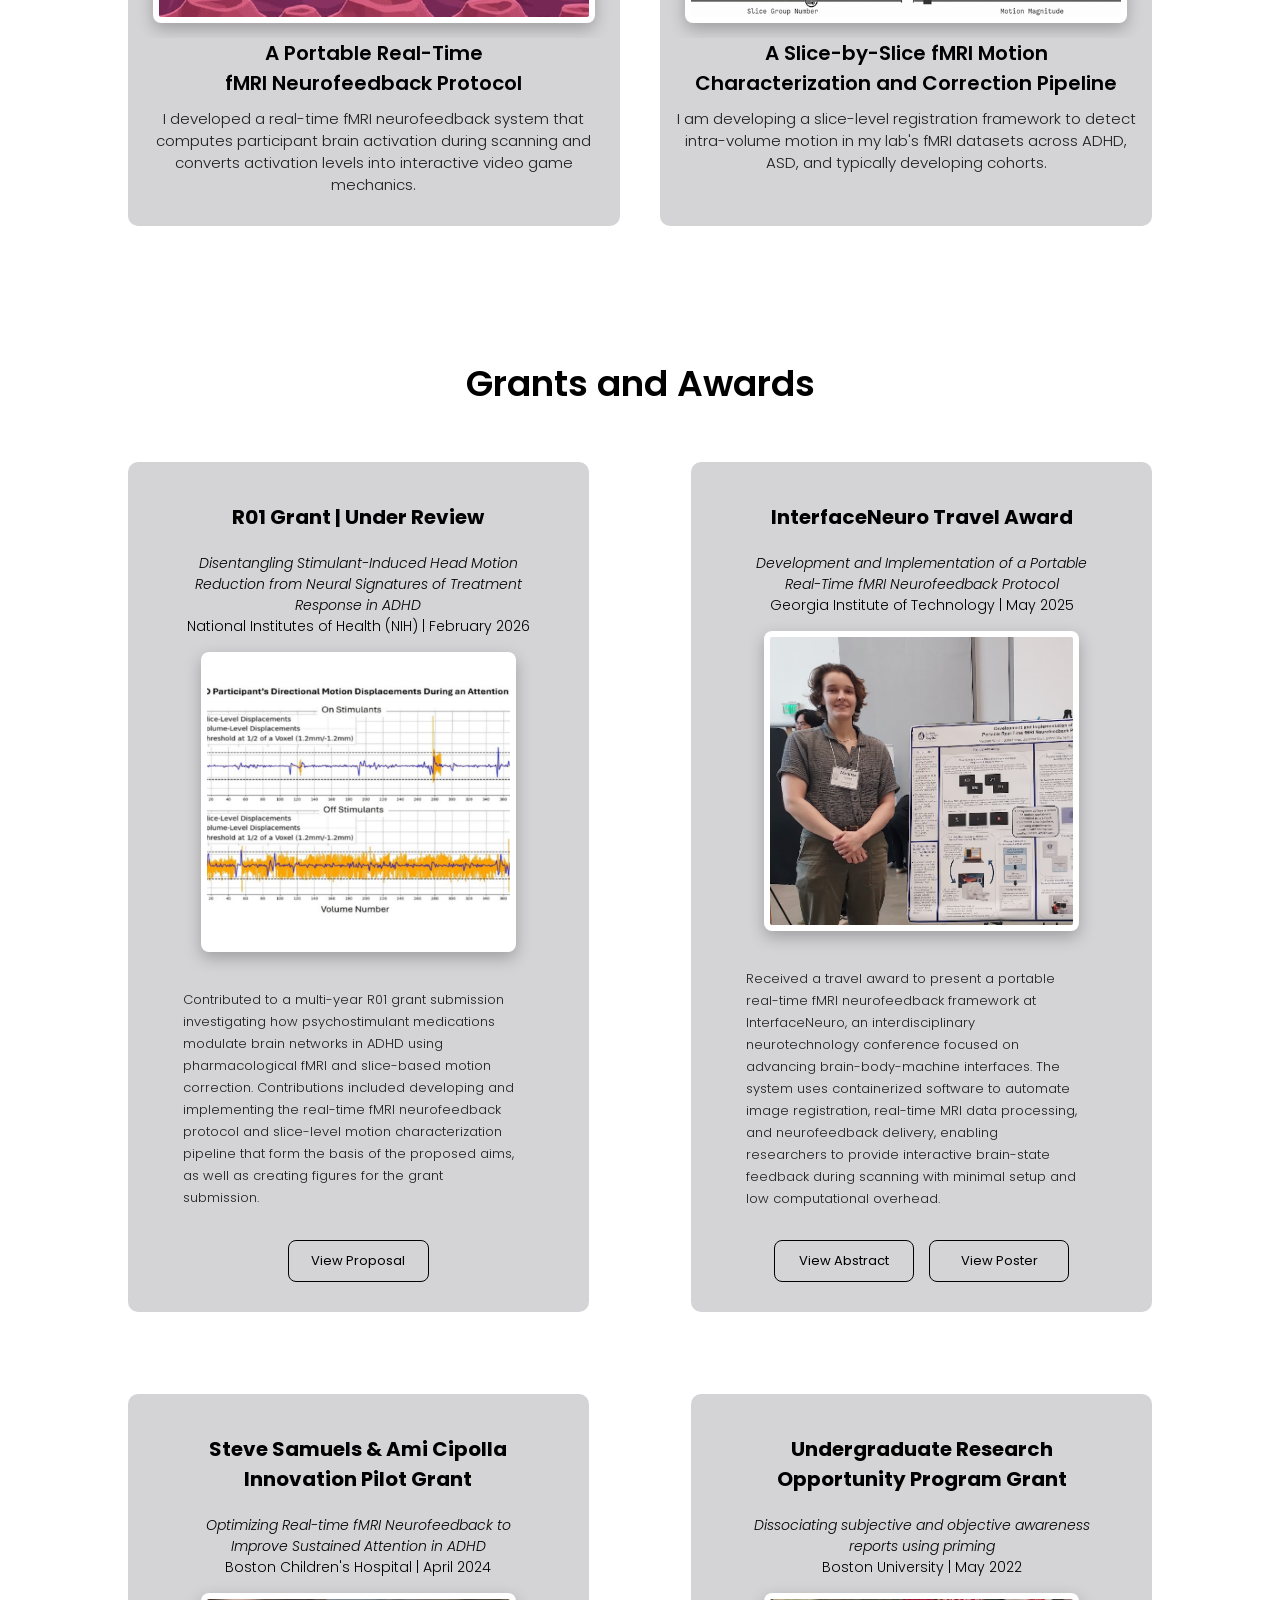
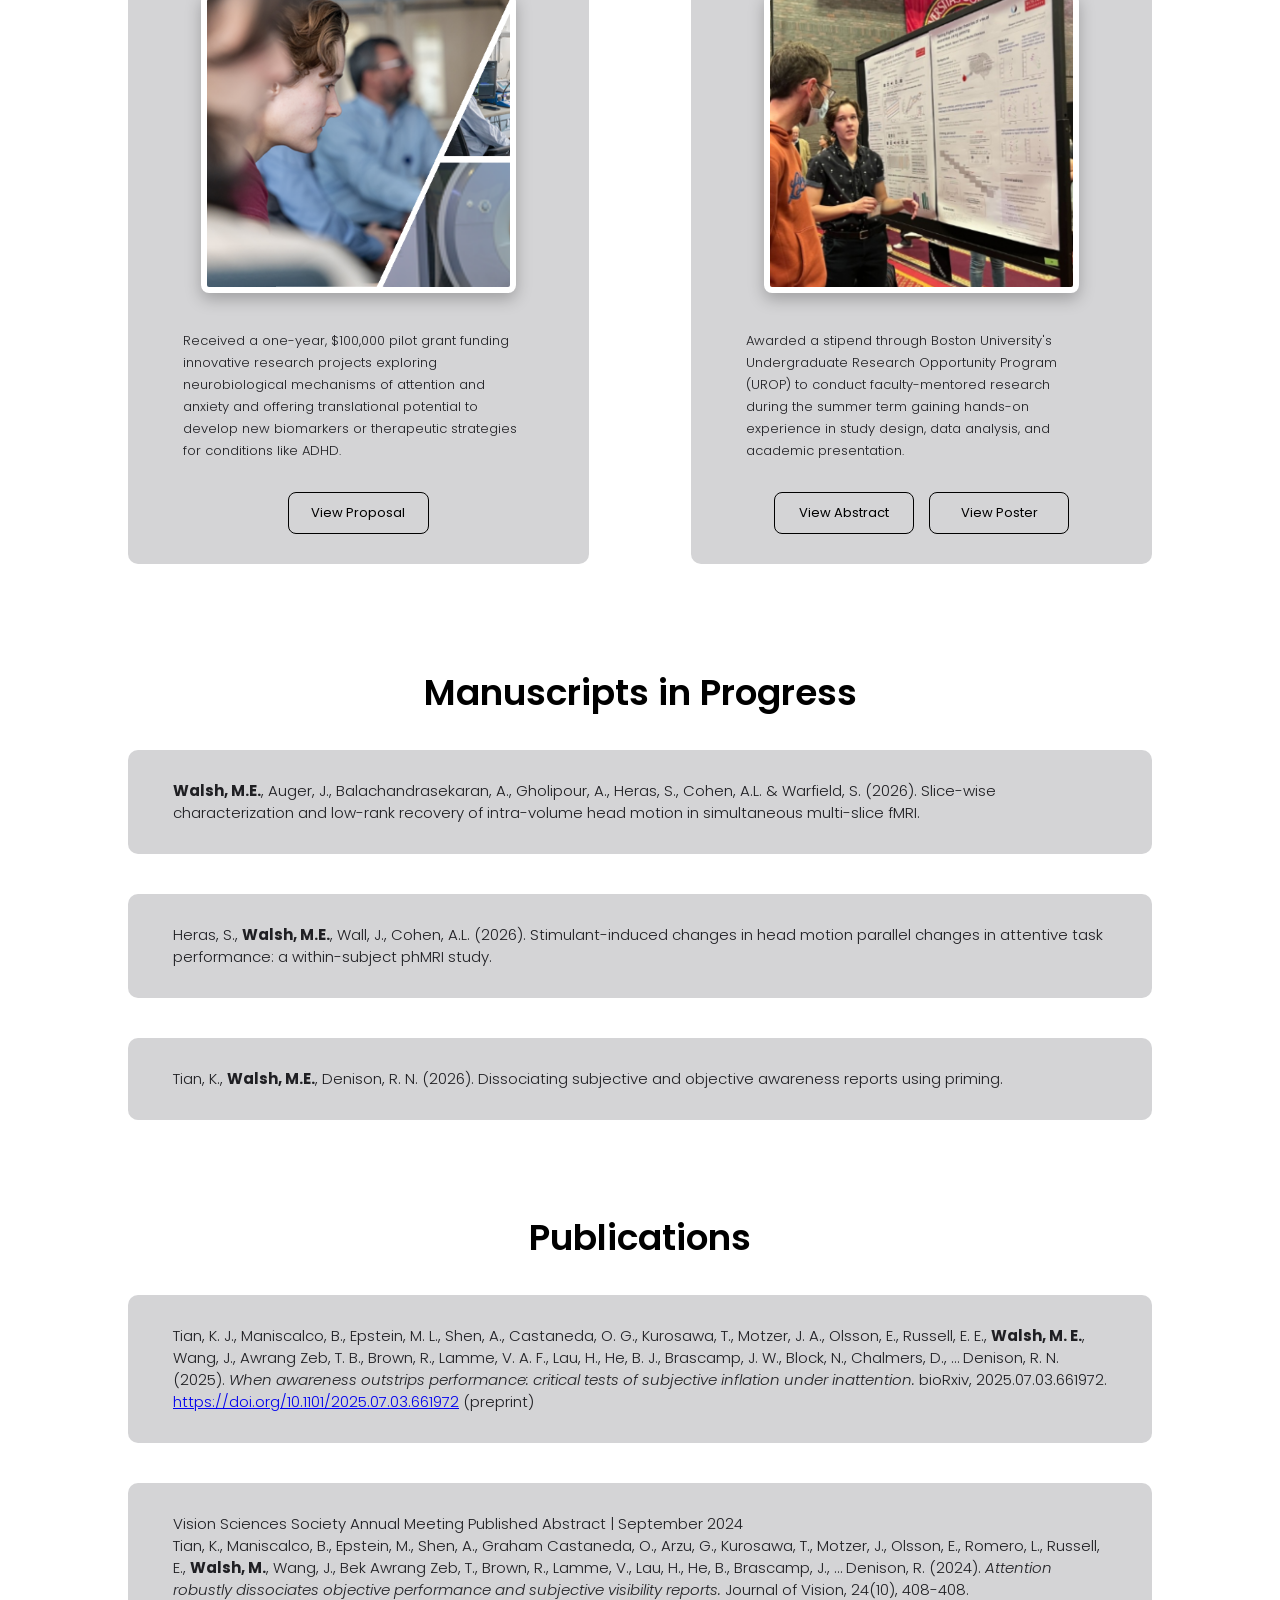
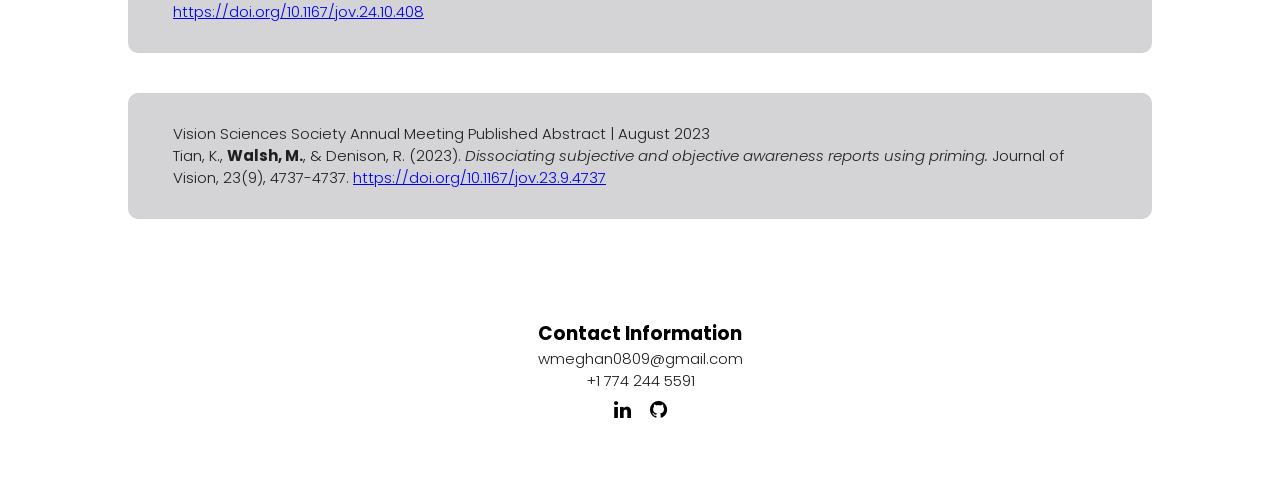
==== commit 03333f03: "edit ongoing projects header" ====
--- a/index.html
+++ b/index.html
@@ -63,8 +63,8 @@
 </section>
 <!-------- Projects ------->
 <section class="ongoing-projects">
-    <h1>Ongoing Projects</h1>
-    <p>Projects I am currently developing or contributing to.</p>
+    <h1>Most Recent Projects</h1>
+    <p>Projects I am currently developing or have recently completed.</p>
     <div class="row">
         <div class="project-col">
             <a href="neurofeedback.html">
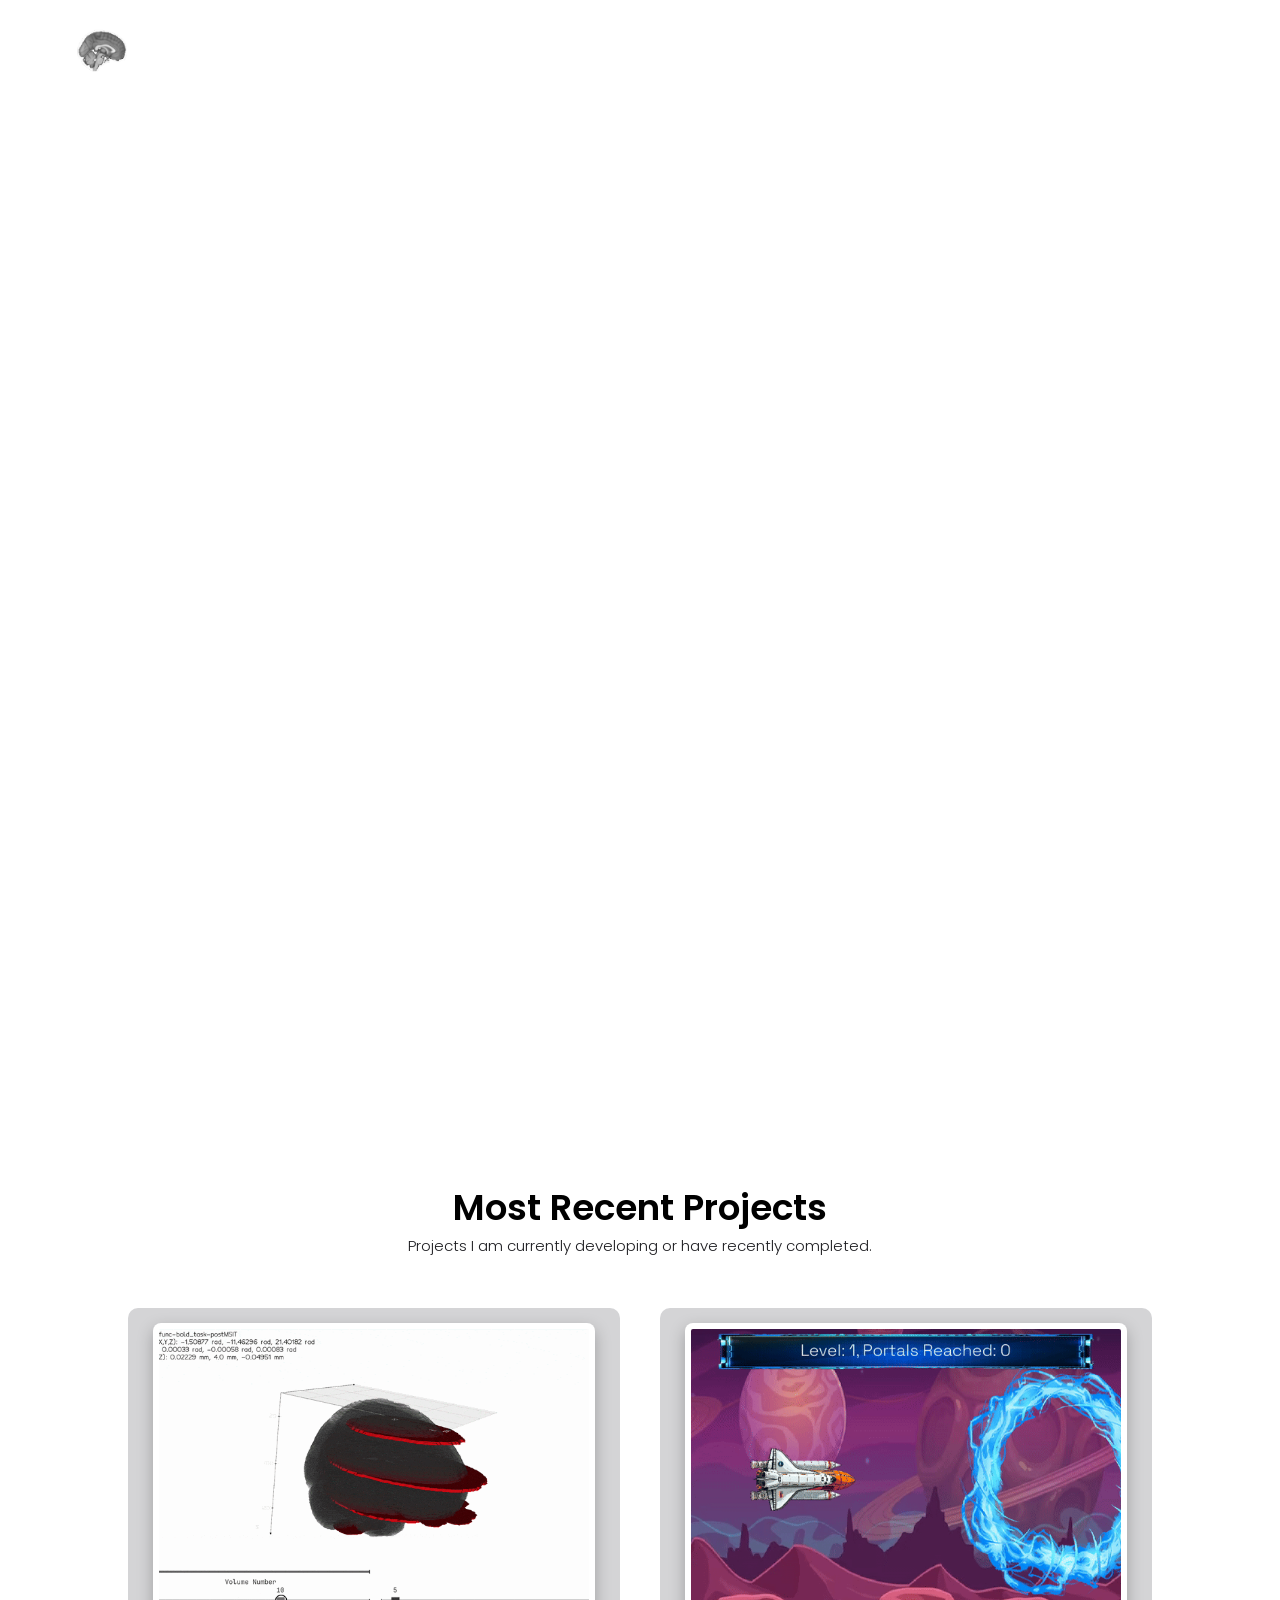
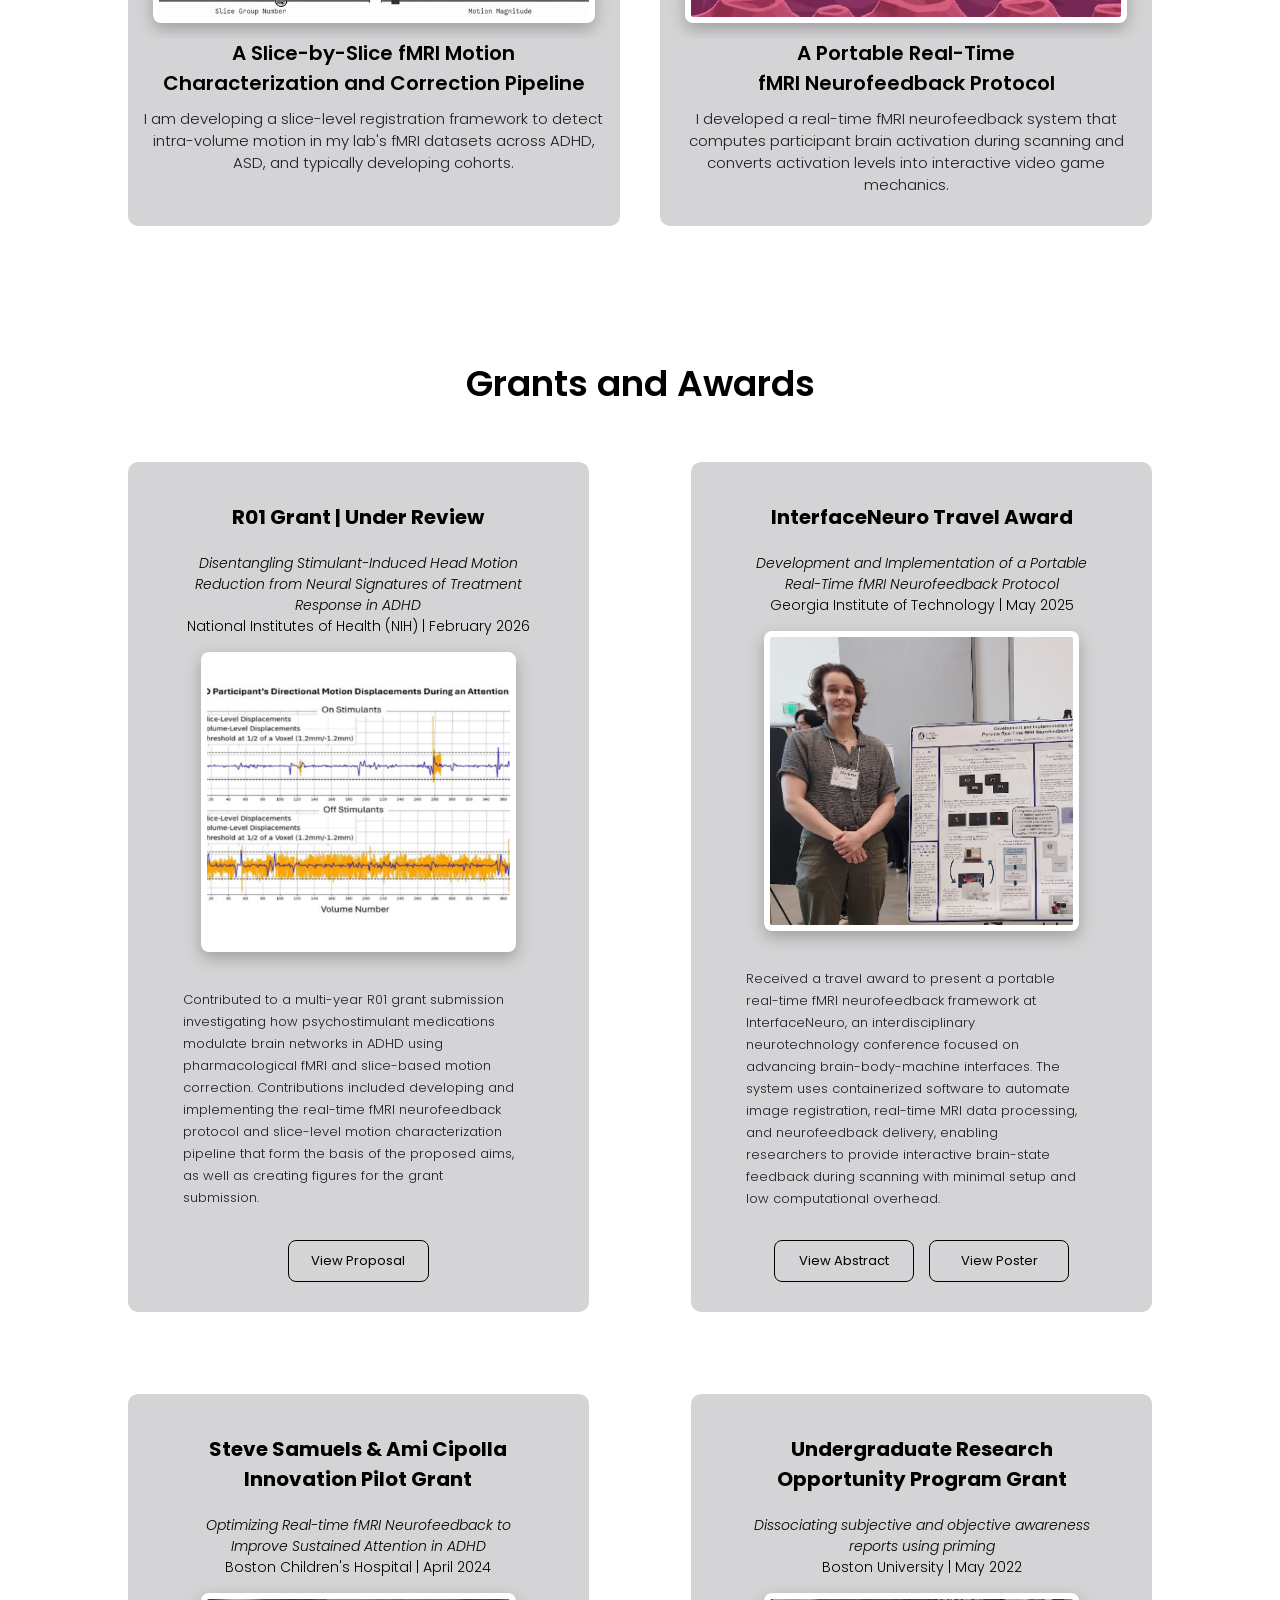
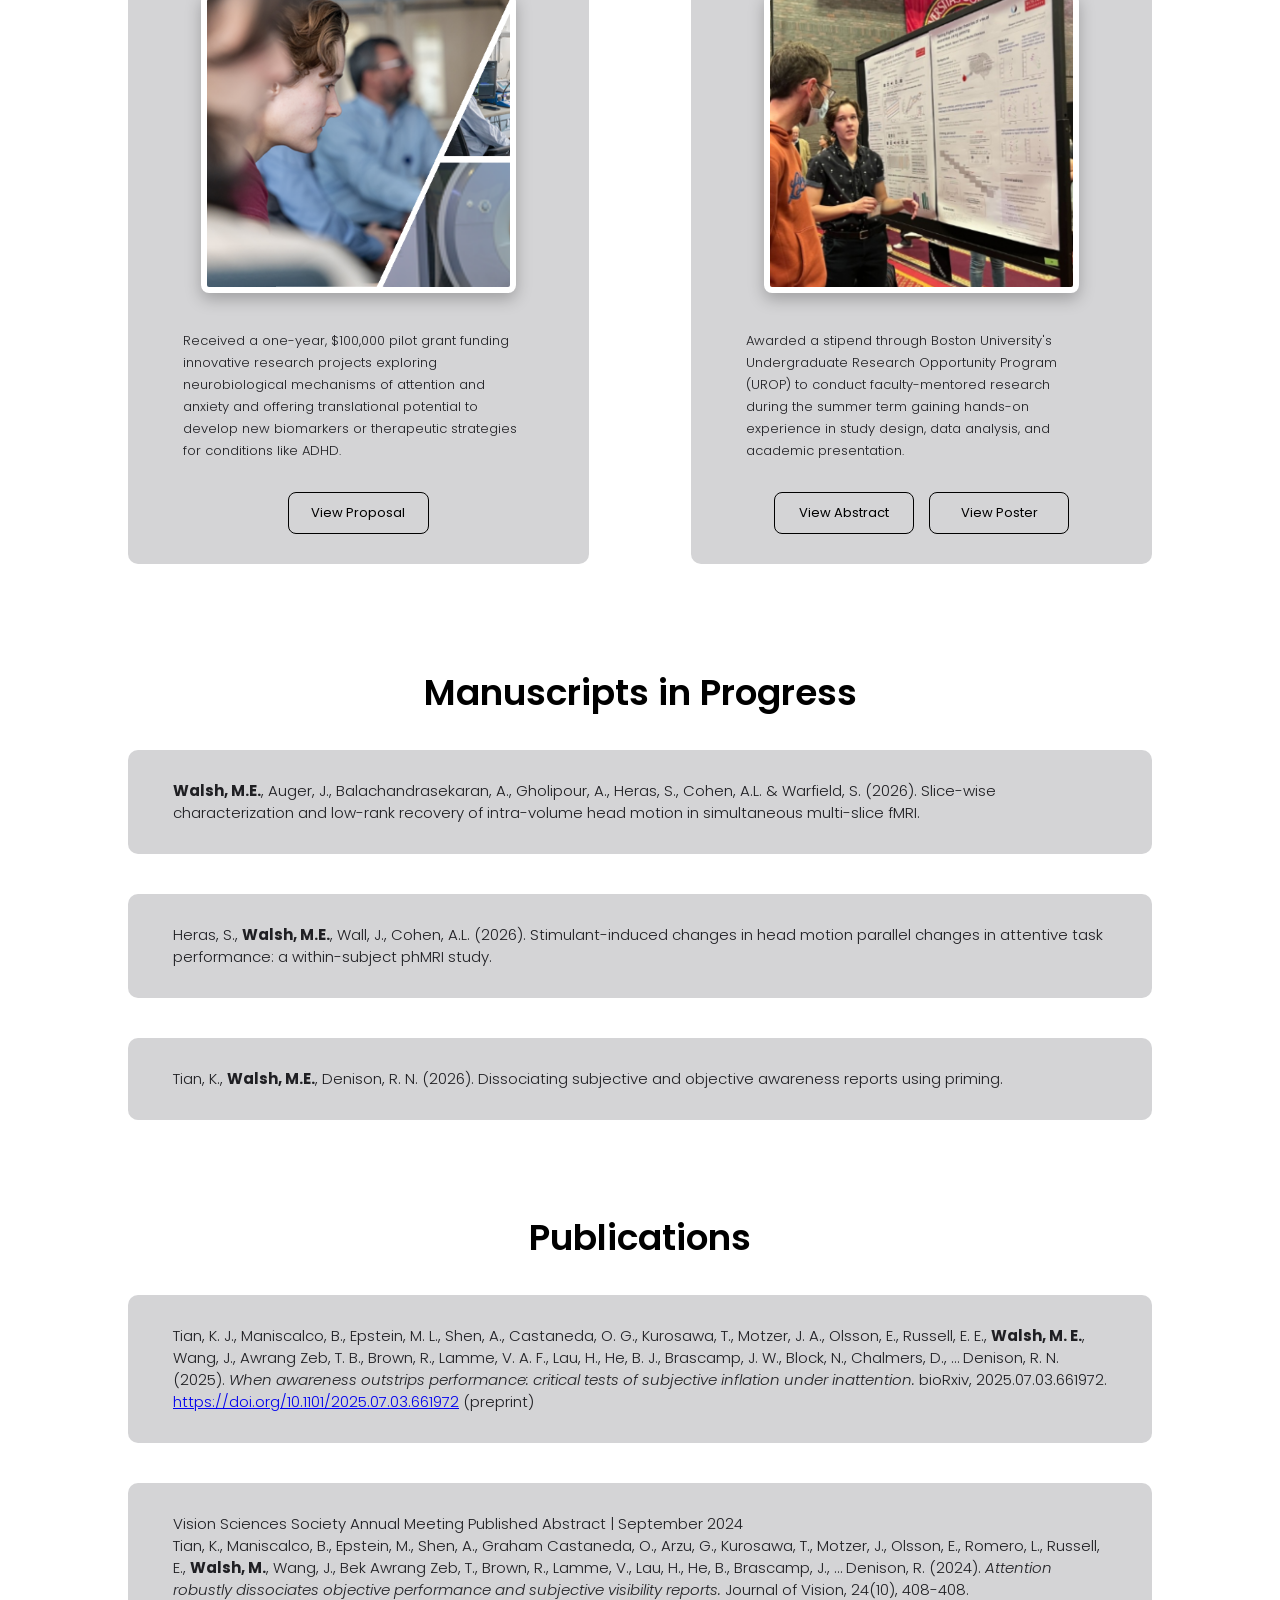
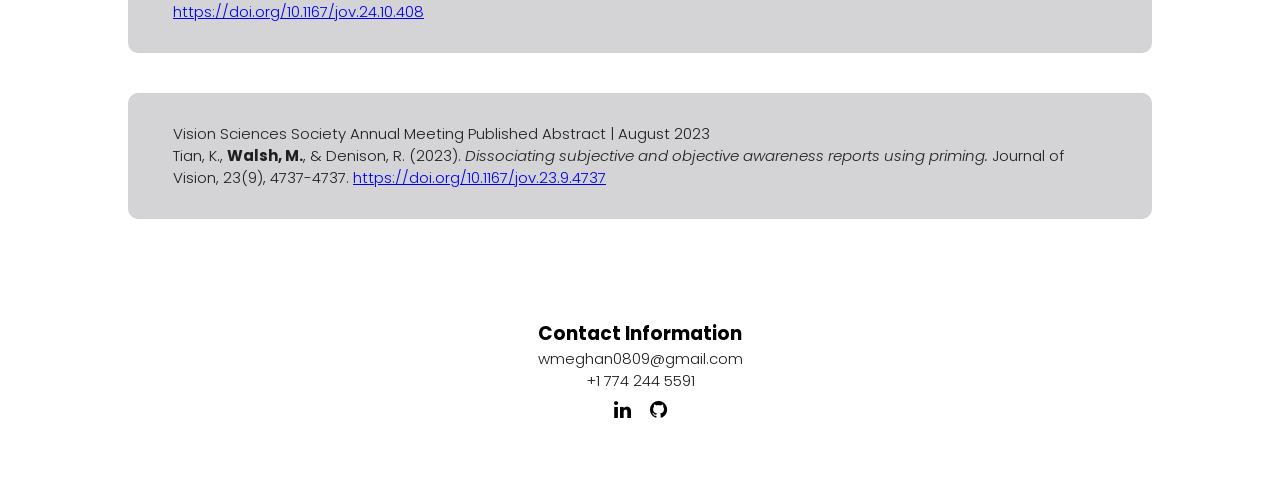
==== commit 07bf6c23: "switch project button order" ====
--- a/index.html
+++ b/index.html
@@ -67,6 +67,16 @@
     <p>Projects I am currently developing or have recently completed.</p>
     <div class="row">
         <div class="project-col">
+            <a href="intravolume_motion.html">
+                <img src="assets/home_page/3d_movement_visualizer.gif">
+            </a>
+            <div class="layer">
+                <h3>A Slice-by-Slice fMRI Motion<br>Characterization and Correction Pipeline</h3>
+                <p>I am developing a slice-level registration framework to detect intra-volume motion 
+                in my lab's fMRI datasets across ADHD, ASD, and typically developing cohorts.</p>
+            </div>
+        </div>
+        <div class="project-col">
             <a href="neurofeedback.html">
                 <img src="assets/home_page/nfb.gif">
             </a>
@@ -75,16 +85,6 @@
                 <p>I developed a real-time fMRI neurofeedback system that computes participant 
                 brain activation during scanning and converts activation levels into 
                 interactive video game mechanics.</p>
-            </div>
-        </div>
-        <div class="project-col">
-            <a href="intravolume_motion.html">
-                <img src="assets/home_page/3d_movement_visualizer.gif">
-            </a>
-            <div class="layer">
-                <h3>A Slice-by-Slice fMRI Motion<br>Characterization and Correction Pipeline</h3>
-                <p>I am developing a slice-level registration framework to detect intra-volume motion 
-                in my lab's fMRI datasets across ADHD, ASD, and typically developing cohorts.</p>
             </div>
         </div>
     </div>
